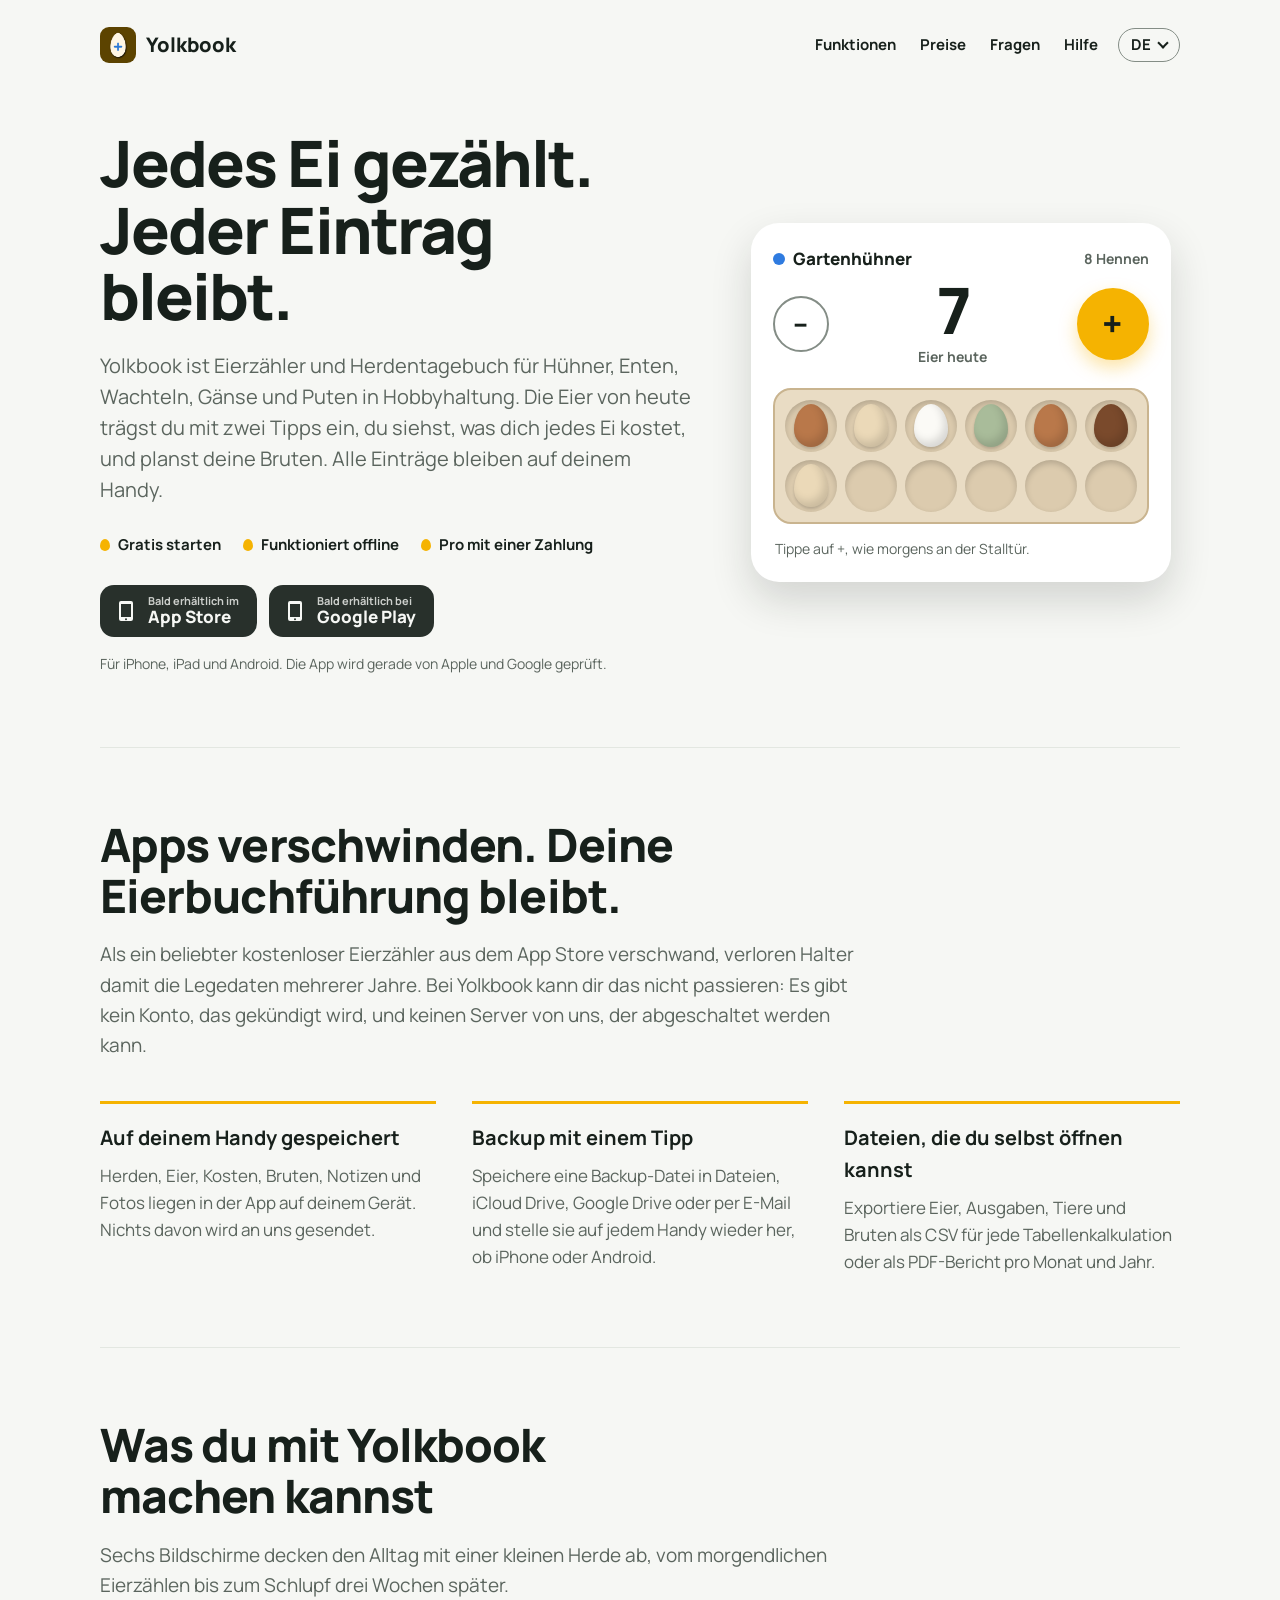
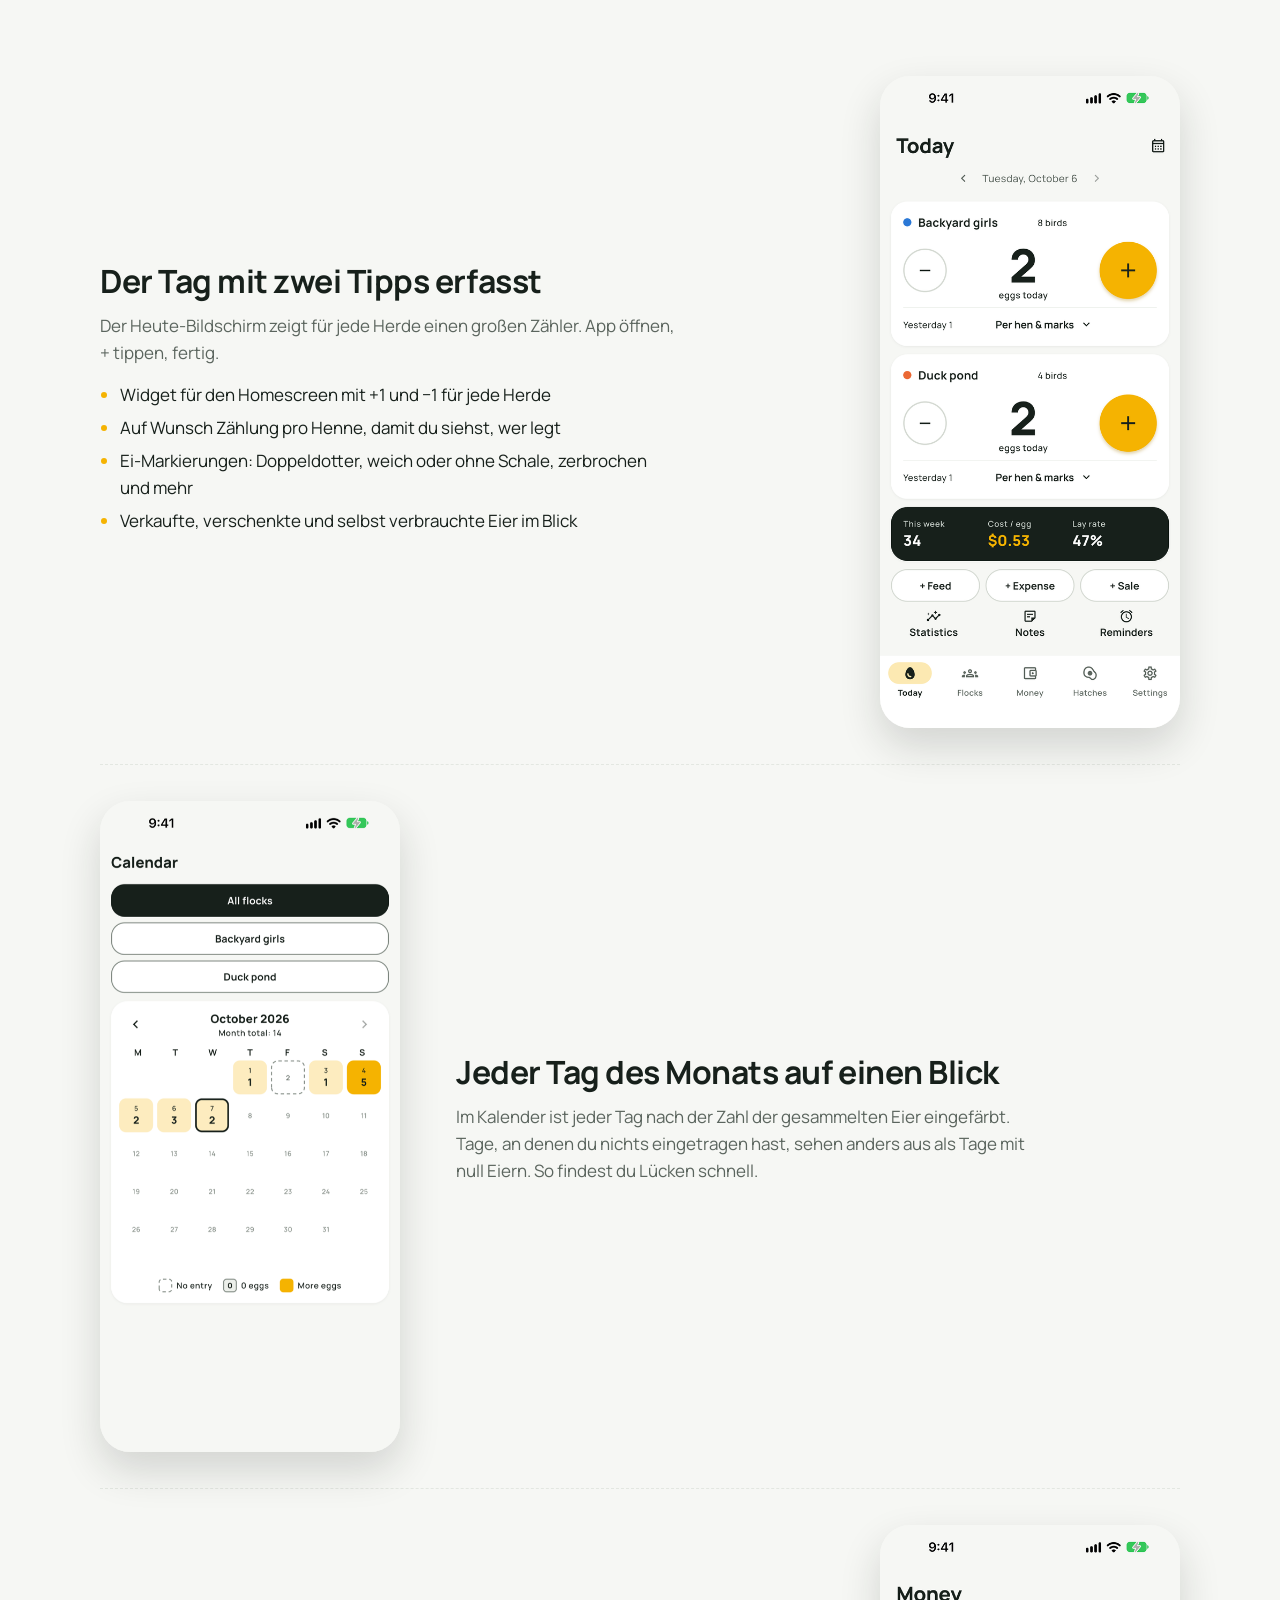
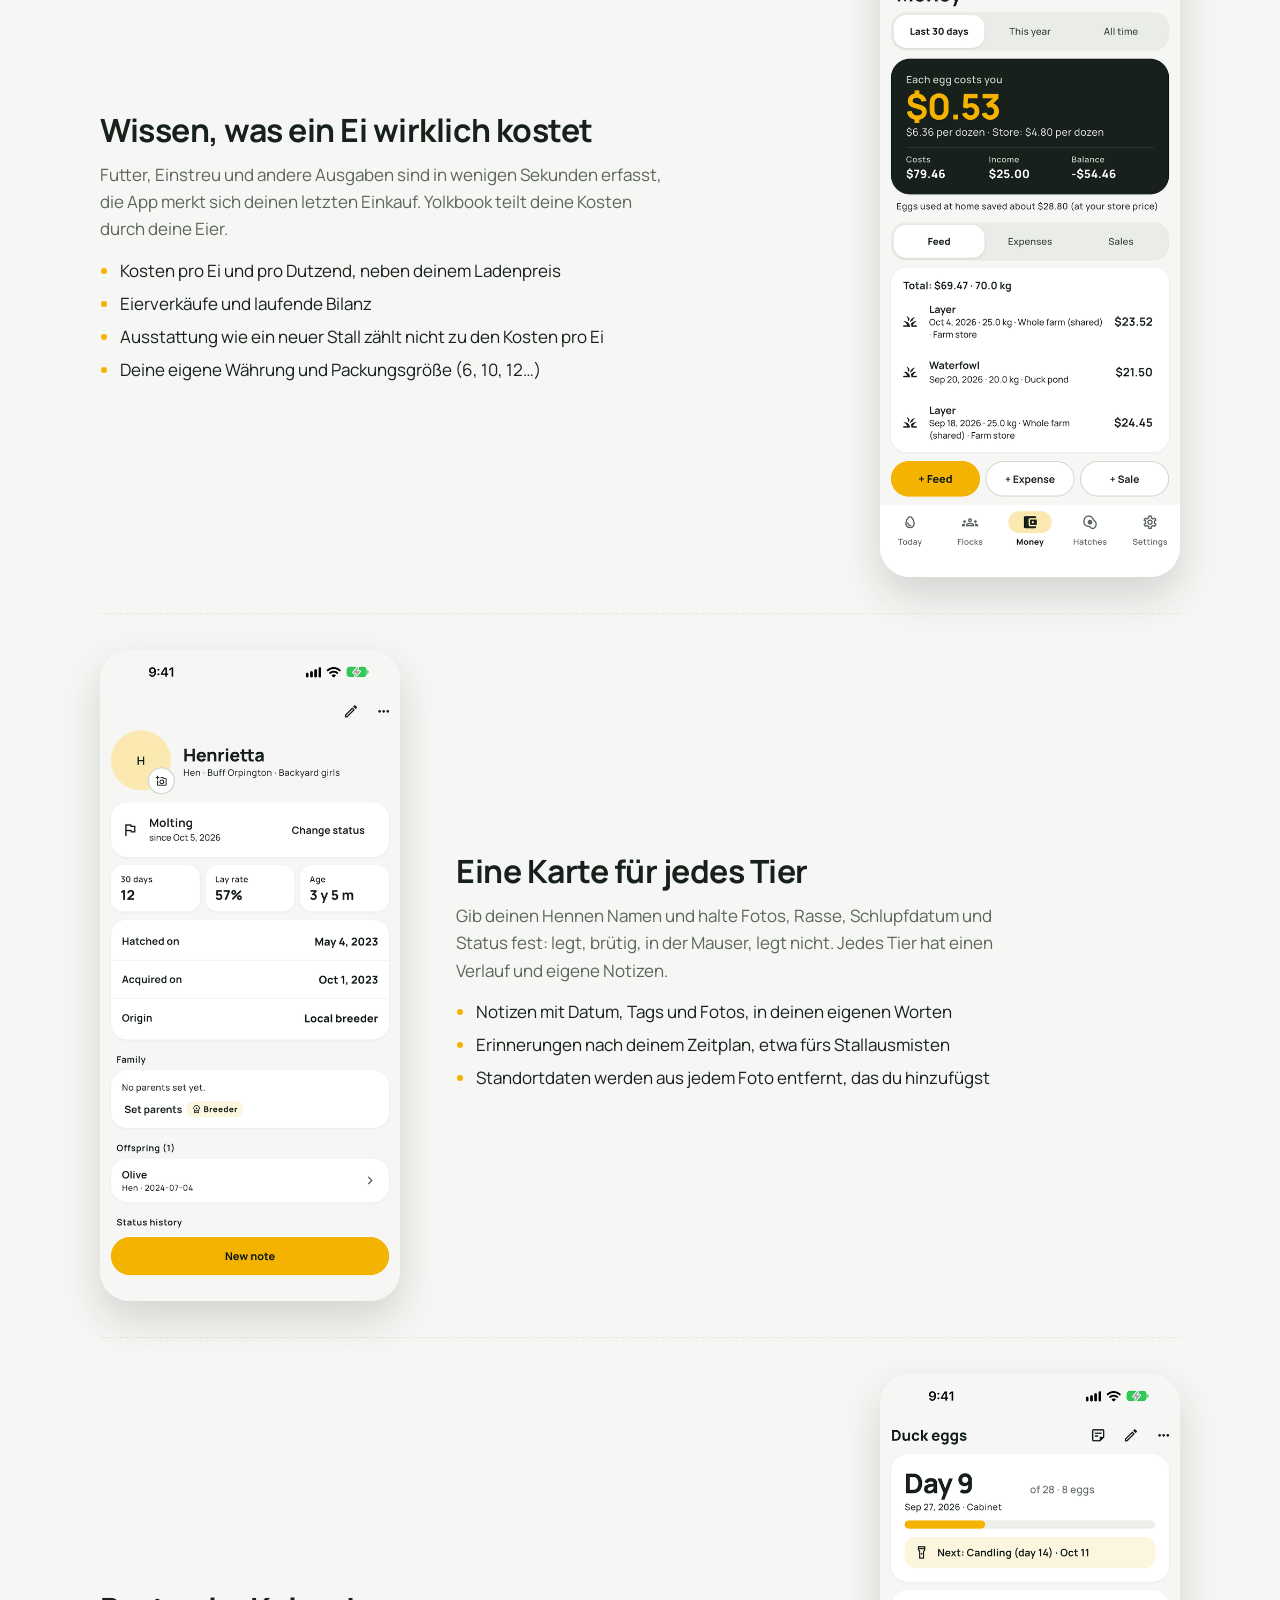
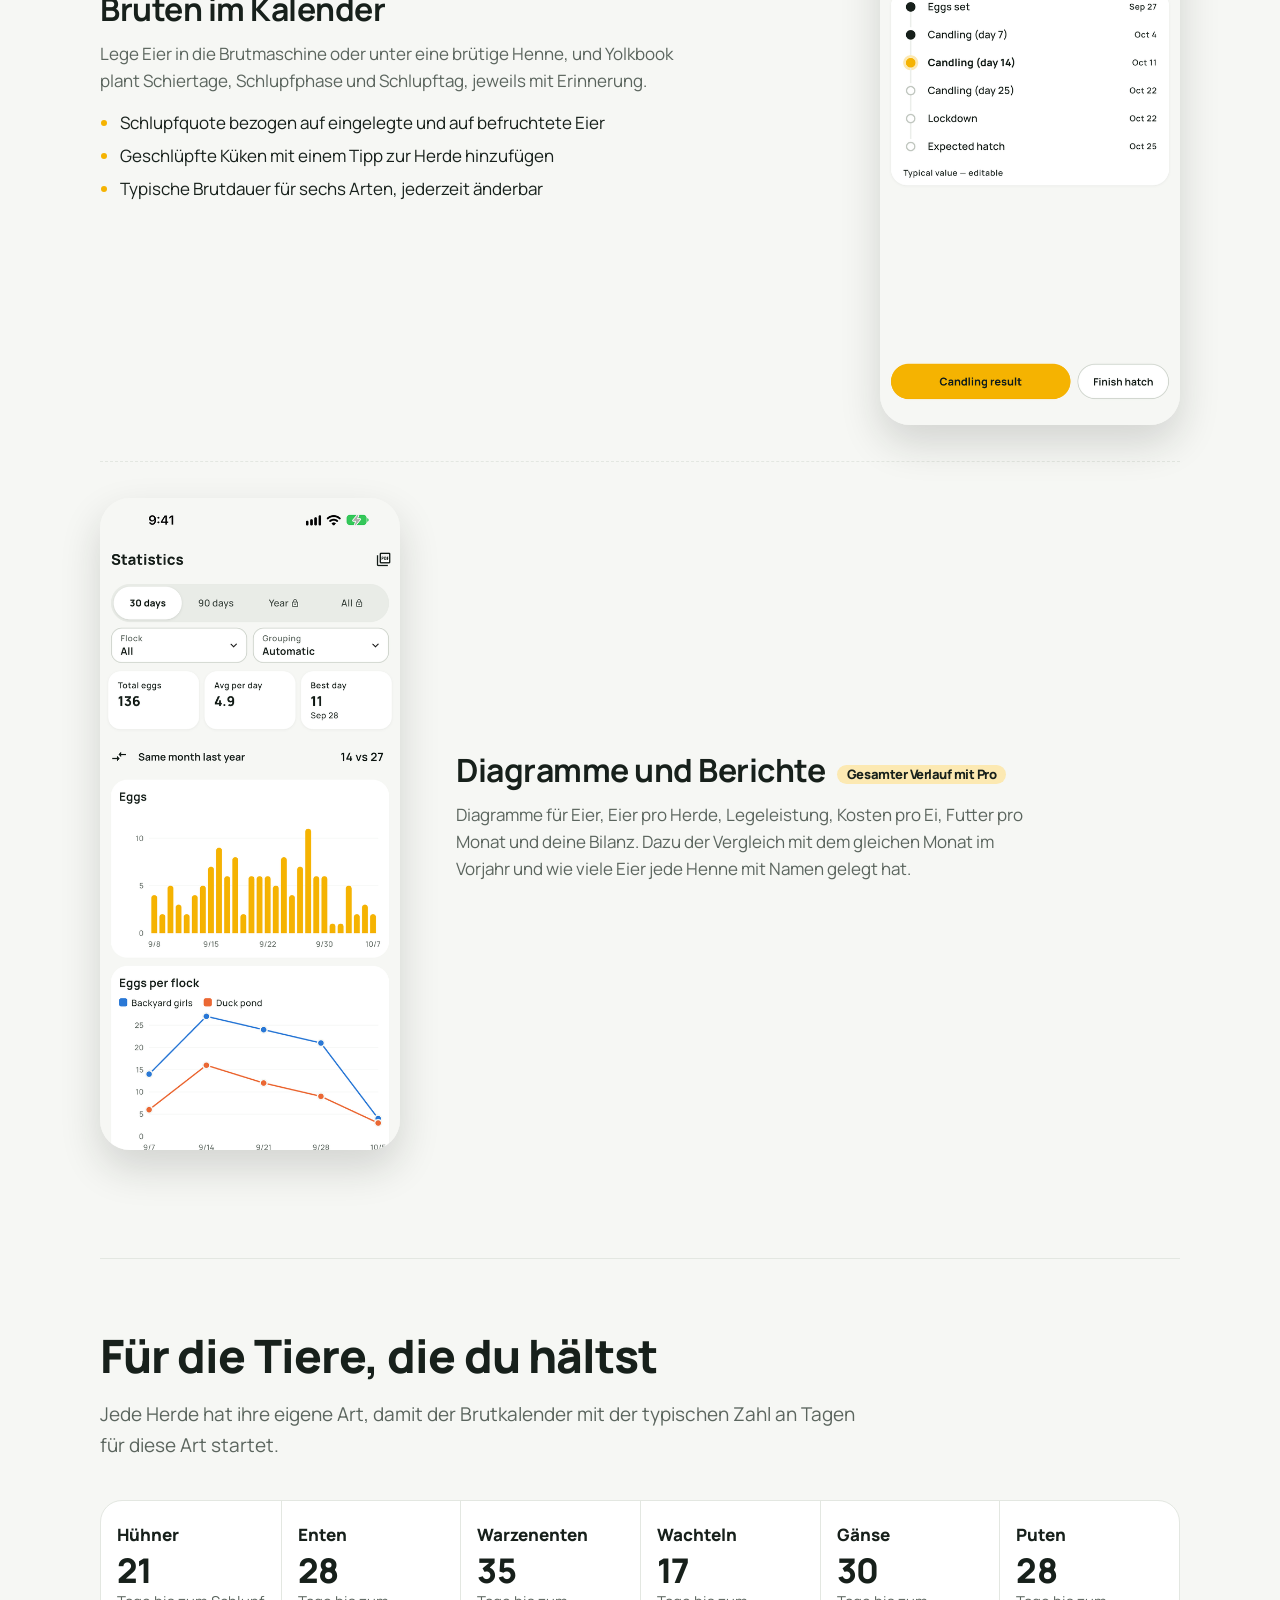
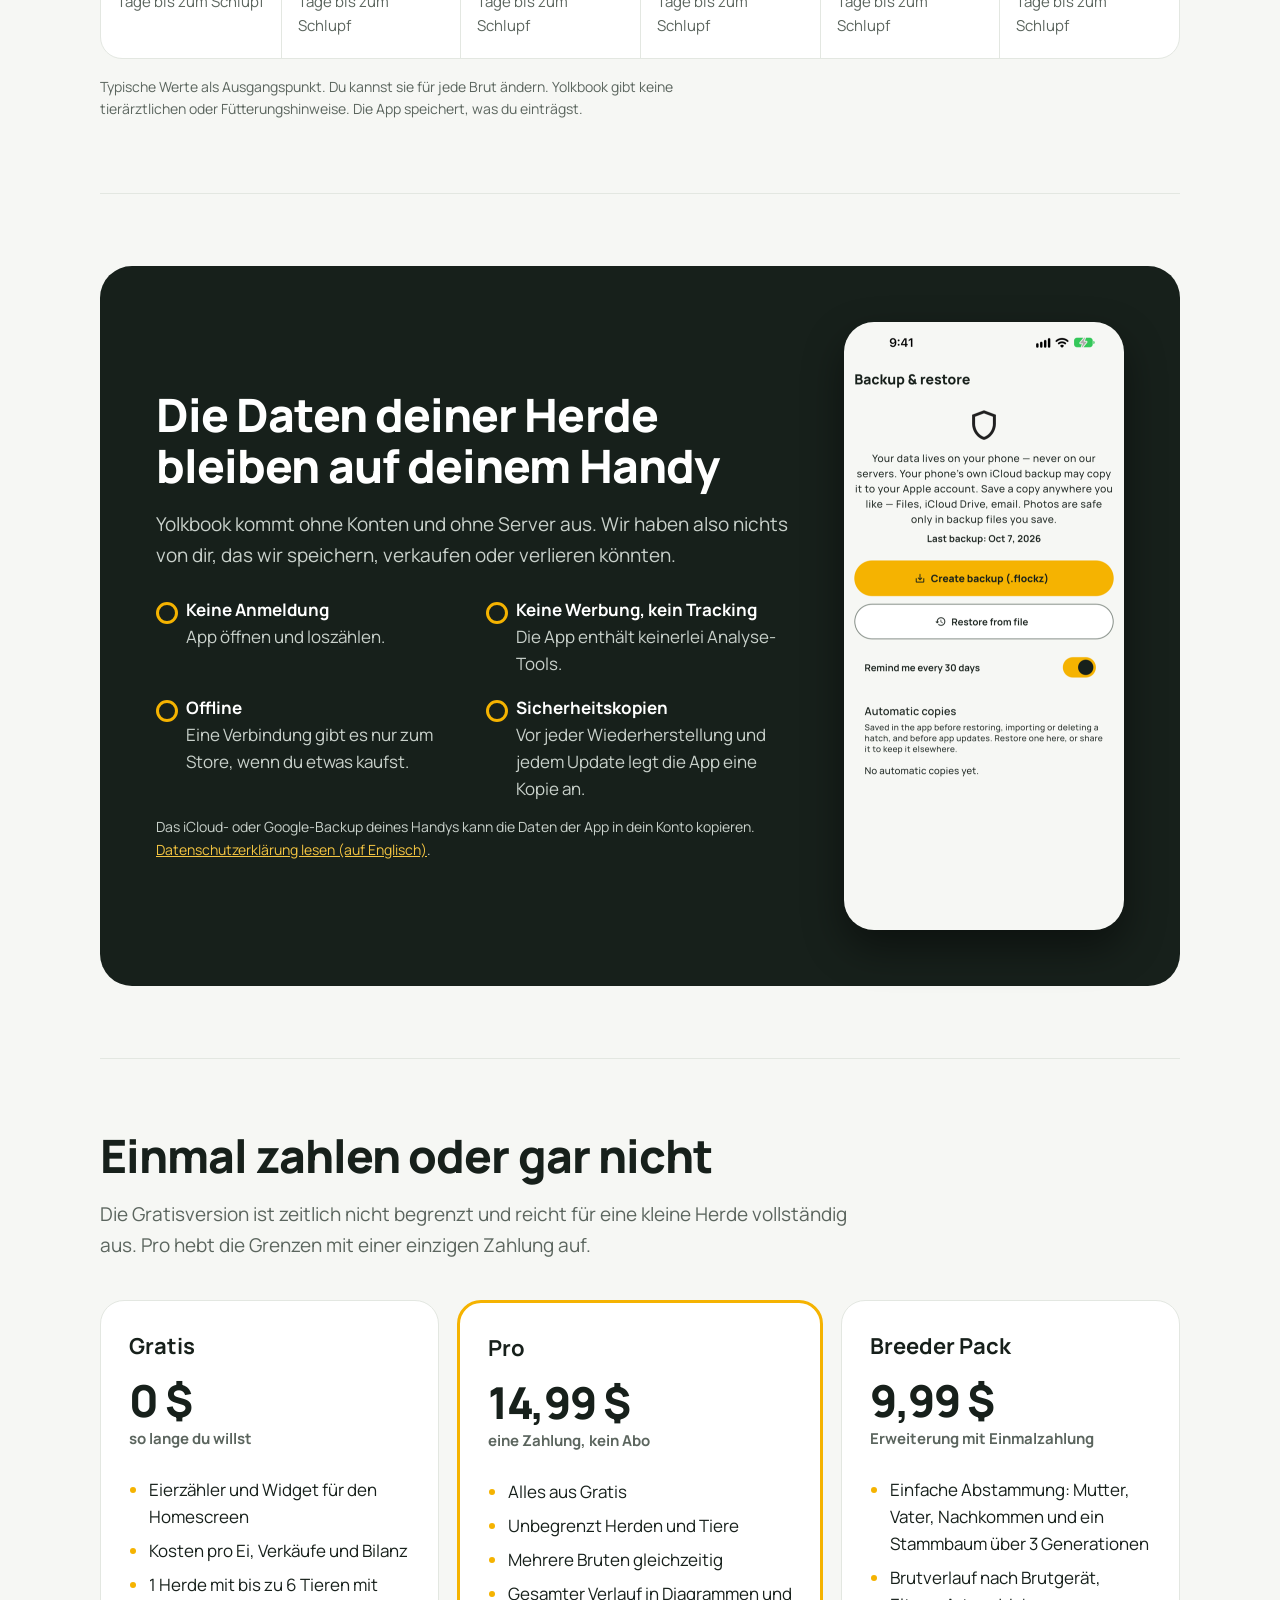
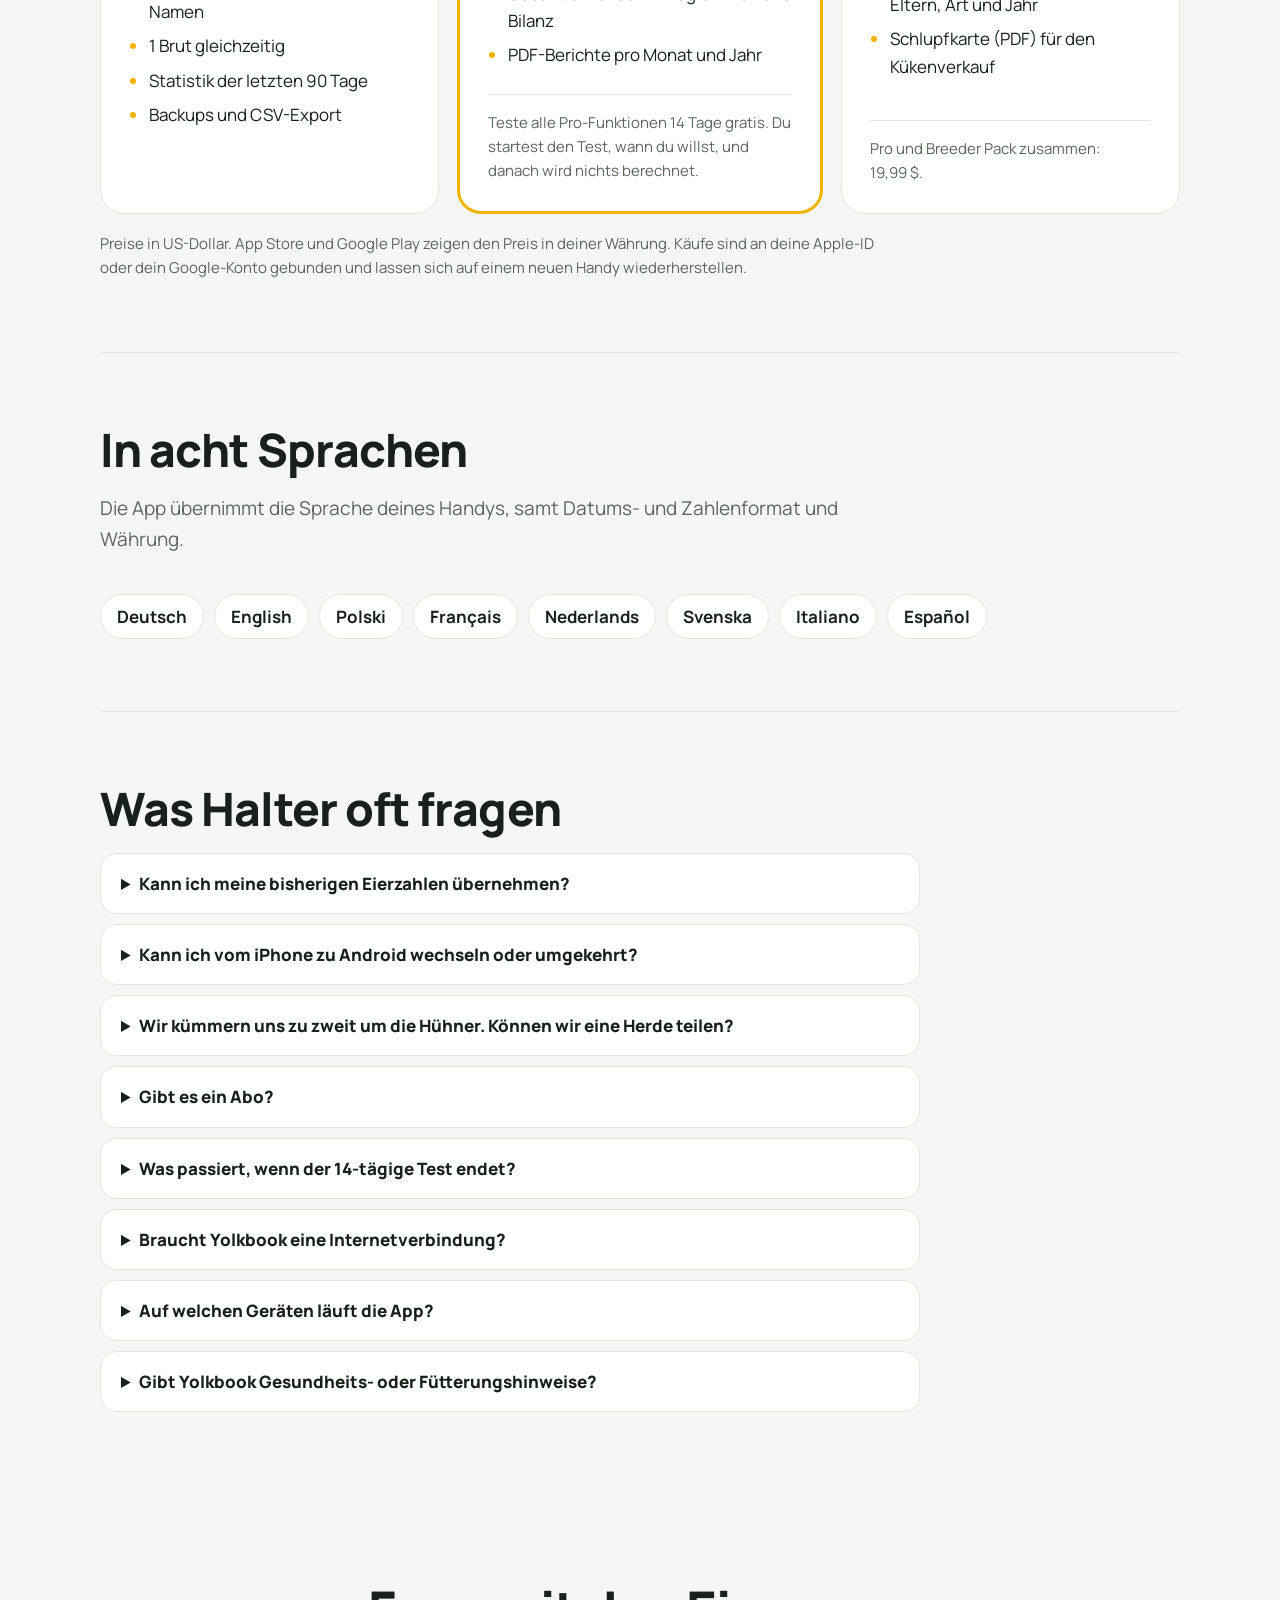
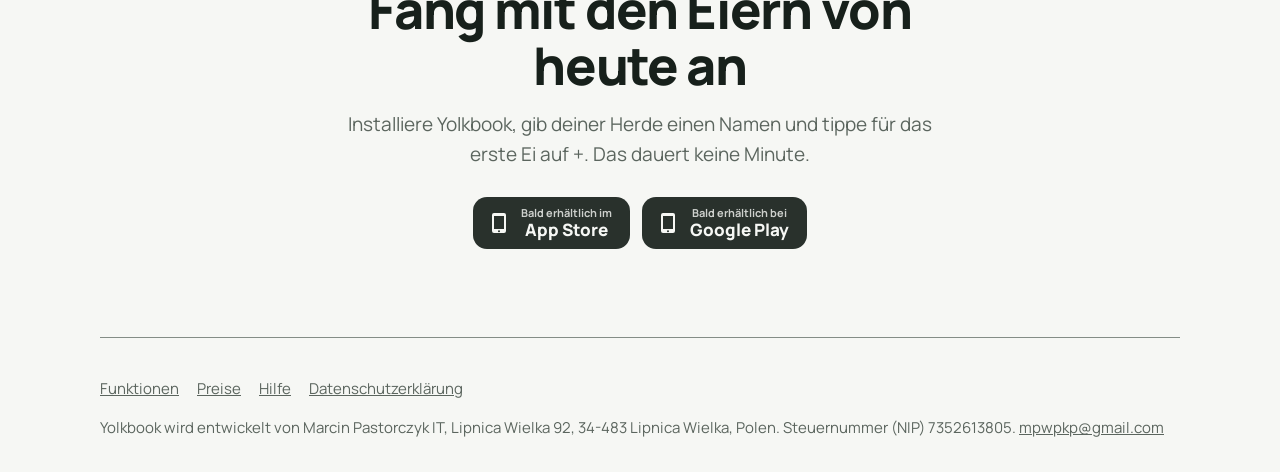
==== de/index.html @ 2071c723 "Strona w 8 językach" ====
<!doctype html>
<html lang="de">
<head>
<meta charset="utf-8">
<meta name="viewport" content="width=device-width, initial-scale=1">
<title>Yolkbook: Eier zählen &amp; Herdentagebuch für Hühner</title>
<meta name="description" content="Zähle die Eier deiner Hühner mit einem Tipp, sieh, was jedes Ei kostet, und plane Bruten. Für Hühner, Enten, Wachteln, Gänse und Puten. Einmal zahlen.">
<link rel="canonical" href="https://yolkbook.app/de/">
<link rel="alternate" hreflang="en" href="https://yolkbook.app/">
<link rel="alternate" hreflang="pl" href="https://yolkbook.app/pl/">
<link rel="alternate" hreflang="de" href="https://yolkbook.app/de/">
<link rel="alternate" hreflang="fr" href="https://yolkbook.app/fr/">
<link rel="alternate" hreflang="nl" href="https://yolkbook.app/nl/">
<link rel="alternate" hreflang="sv" href="https://yolkbook.app/sv/">
<link rel="alternate" hreflang="it" href="https://yolkbook.app/it/">
<link rel="alternate" hreflang="es" href="https://yolkbook.app/es/">
<link rel="alternate" hreflang="x-default" href="https://yolkbook.app/">
<link rel="icon" href="../assets/favicon.png">
<link rel="apple-touch-icon" href="../assets/apple-touch-icon.png">
<link rel="preload" href="../assets/fonts/Manrope-ExtraBold.ttf" as="font" type="font/ttf" crossorigin>
<link rel="stylesheet" href="../assets/style.css">
<meta name="theme-color" content="#F6F7F4">
<meta property="og:type" content="website">
<meta property="og:site_name" content="Yolkbook">
<meta property="og:url" content="https://yolkbook.app/de/">
<meta property="og:title" content="Yolkbook: Eierzähler und Herdentagebuch">
<meta property="og:description" content="Eier mit einem Tipp zählen, Kosten pro Ei kennen, Bruten planen. Deine Daten bleiben auf deinem Handy. Einmal zahlen.">
<meta property="og:image" content="https://yolkbook.app/assets/og-en.png">
<meta property="og:image:width" content="1200">
<meta property="og:image:height" content="630">
<meta property="og:locale" content="de_DE">
<meta property="og:locale:alternate" content="en_US">
<meta property="og:locale:alternate" content="pl_PL">
<meta property="og:locale:alternate" content="fr_FR">
<meta property="og:locale:alternate" content="nl_NL">
<meta property="og:locale:alternate" content="sv_SE">
<meta property="og:locale:alternate" content="it_IT">
<meta property="og:locale:alternate" content="es_ES">
<meta name="twitter:card" content="summary_large_image">
<script type="application/ld+json">
{
 "@context": "https://schema.org",
 "@graph": [
  {
   "@type": "MobileApplication",
   "@id": "https://yolkbook.app/#app",
   "name": "Yolkbook",
   "alternateName": "Yolkbook: Eier & Hühner",
   "description": "Eierzähler und Herdentagebuch für Hühner, Enten, Wachteln, Gänse und Puten in Hobbyhaltung. Eier pro Tag, Kosten pro Ei, Brutkalender, Tierkarten, Backups und Export als CSV oder PDF. Die Daten bleiben auf dem Gerät.",
   "url": "https://yolkbook.app/de/",
   "image": "https://yolkbook.app/assets/icon.png",
   "operatingSystem": "iOS 15 oder neuer, Android 7.0 oder neuer",
   "applicationCategory": "LifestyleApplication",
   "inLanguage": [
    "de",
    "en",
    "pl",
    "fr",
    "nl",
    "sv",
    "it",
    "es"
   ],
   "offers": [
    {
     "@type": "Offer",
     "name": "Gratis",
     "price": "0",
     "priceCurrency": "USD"
    },
    {
     "@type": "Offer",
     "name": "Yolkbook Pro (Einmalkauf)",
     "price": "14.99",
     "priceCurrency": "USD"
    },
    {
     "@type": "Offer",
     "name": "Breeder Pack (Einmalkauf)",
     "price": "9.99",
     "priceCurrency": "USD"
    }
   ],
   "publisher": {
    "@id": "https://yolkbook.app/#org"
   }
  },
  {
   "@type": "Organization",
   "@id": "https://yolkbook.app/#org",
   "name": "Marcin Pastorczyk IT",
   "url": "https://yolkbook.app/",
   "email": "mpwpkp@gmail.com",
   "address": {
    "@type": "PostalAddress",
    "streetAddress": "Lipnica Wielka 92",
    "postalCode": "34-483",
    "addressLocality": "Lipnica Wielka",
    "addressCountry": "PL"
   }
  },
  {
   "@type": "FAQPage",
   "mainEntity": [
    {
     "@type": "Question",
     "name": "Kann ich meine bisherigen Eierzahlen übernehmen?",
     "acceptedAnswer": {
      "@type": "Answer",
      "text": "Ja. Importiere tägliche Eierzahlen aus einer Tabelle oder dem CSV-Export einer anderen App. Du brauchst eine Spalte mit dem Datum und eine mit der Anzahl Eier, eine Spalte für die Herde ist optional."
     }
    },
    {
     "@type": "Question",
     "name": "Kann ich vom iPhone zu Android wechseln oder umgekehrt?",
     "acceptedAnswer": {
      "@type": "Answer",
      "text": "Ja. Erstelle in den Einstellungen eine Backup-Datei, speichere sie in einem Cloud-Speicher oder schick sie dir per E-Mail und stelle sie auf dem neuen Handy wieder her. Die Datei enthält auch deine Fotos."
     }
    },
    {
     "@type": "Question",
     "name": "Gibt es ein Abo?",
     "acceptedAnswer": {
      "@type": "Answer",
      "text": "Nein. Die Gratisversion ist zeitlich nicht begrenzt. Pro und Breeder Pack sind Einmalkäufe."
     }
    },
    {
     "@type": "Question",
     "name": "Braucht Yolkbook eine Internetverbindung?",
     "acceptedAnswer": {
      "@type": "Answer",
      "text": "Nein. Alles funktioniert offline. Die App verbindet sich nur mit dem App Store oder Google Play, wenn du etwas kaufst oder einen Kauf wiederherstellst."
     }
    },
    {
     "@type": "Question",
     "name": "Gibt Yolkbook Gesundheits- oder Fütterungshinweise?",
     "acceptedAnswer": {
      "@type": "Answer",
      "text": "Nein. Yolkbook speichert, was du einträgst. Referenzwerte wie die Bruttage sind typische Ausgangswerte, die du ändern kannst."
     }
    }
   ]
  }
 ]
}
</script>
</head>
<body>
<a class="skip" href="#main">Zum Inhalt springen</a>
<div class="wrap">
  <header class="top">
    <a class="brand" href="./"><img src="../assets/icon.png" alt="" width="36" height="36">Yolkbook</a>
    <nav class="top" aria-label="Hauptmenü">
      <a class="hide-sm" href="#funktionen">Funktionen</a>
      <a class="hide-sm" href="#preise">Preise</a>
      <a class="hide-sm" href="#fragen">Fragen</a>
      <a class="hide-sm" href="../support.html">Hilfe</a>
      <details class="langmenu"><summary aria-label="Deutsch">DE</summary><ul><li><a href="../" hreflang="en" lang="en">English</a></li><li><a href="../pl/" hreflang="pl" lang="pl">Polski</a></li><li><a href="../de/" hreflang="de" lang="de" aria-current="page">Deutsch</a></li><li><a href="../fr/" hreflang="fr" lang="fr">Français</a></li><li><a href="../nl/" hreflang="nl" lang="nl">Nederlands</a></li><li><a href="../sv/" hreflang="sv" lang="sv">Svenska</a></li><li><a href="../it/" hreflang="it" lang="it">Italiano</a></li><li><a href="../es/" hreflang="es" lang="es">Español</a></li></ul></details>
    </nav>
  </header>

  <main id="main">
    <section class="hero">
      <div>
        <h1>Jedes Ei gezählt. Jeder Eintrag bleibt.</h1>
        <p class="lead">Yolkbook ist Eierzähler und Herdentagebuch für Hühner, Enten, Wachteln, Gänse und Puten in Hobbyhaltung. Die Eier von heute trägst du mit zwei Tipps ein, du siehst, was dich jedes Ei kostet, und planst deine Bruten. Alle Einträge bleiben auf deinem Handy.</p>
        <ul class="facts"><li>Gratis starten</li><li>Funktioniert offline</li><li>Pro mit einer Zahlung</li></ul>
        <div class="stores">
          <span class="store"><svg viewBox="0 0 24 24" aria-hidden="true"><path d="M7 2h10a2 2 0 0 1 2 2v16a2 2 0 0 1-2 2H7a2 2 0 0 1-2-2V4a2 2 0 0 1 2-2zm0 3v13h10V5H7zm5 14.2a1 1 0 1 0 0 2 1 1 0 0 0 0-2z"/></svg><span><small>Bald erhältlich im</small><strong>App Store</strong></span></span><span class="store"><svg viewBox="0 0 24 24" aria-hidden="true"><path d="M7 2h10a2 2 0 0 1 2 2v16a2 2 0 0 1-2 2H7a2 2 0 0 1-2-2V4a2 2 0 0 1 2-2zm0 3v13h10V5H7zm5 14.2a1 1 0 1 0 0 2 1 1 0 0 0 0-2z"/></svg><span><small>Bald erhältlich bei</small><strong>Google Play</strong></span></span>
          <p class="note">Für iPhone, iPad und Android. Die App wird gerade von Apple und Google geprüft.</p>
        </div>
      </div>

      <div class="counter" data-carton data-lang="de" data-start="7" data-one="Ei heute" data-many="Eier heute"
           data-hint="Tippe auf +, wie morgens an der Stalltür." data-full="&lt;strong&gt;Ein volles Dutzend.&lt;/strong&gt; Die App zählt mit und rechnet die Kosten pro Ei für dich aus.">
        <div class="counter-head">
          <span class="counter-flock">Gartenhühner</span>
          <span class="counter-meta">8 Hennen</span>
        </div>
        <div class="counter-row">
          <button class="round" type="button" data-minus aria-label="Ein Ei abziehen">−</button>
          <div class="counter-num" aria-live="polite"><output>0</output><span data-label>Eier heute</span></div>
          <button class="round plus" type="button" data-plus aria-label="Ein Ei hinzufügen">+</button>
        </div>
        <div class="carton" aria-hidden="true"><span class="cell"></span><span class="cell"></span><span class="cell"></span><span class="cell"></span><span class="cell"></span><span class="cell"></span><span class="cell"></span><span class="cell"></span><span class="cell"></span><span class="cell"></span><span class="cell"></span><span class="cell"></span></div>
        <p class="counter-foot" data-foot>Tippe auf +, wie morgens an der Stalltür.</p>
      </div>
    </section>

    <section class="block" aria-labelledby="why">
      <h2 id="why">Apps verschwinden. Deine Eierbuchführung bleibt.</h2>
      <p class="intro">Als ein beliebter kostenloser Eierzähler aus dem App Store verschwand, verloren Halter damit die Legedaten mehrerer Jahre. Bei Yolkbook kann dir das nicht passieren: Es gibt kein Konto, das gekündigt wird, und keinen Server von uns, der abgeschaltet werden kann.</p>
      <ul class="promises"><li><h3>Auf deinem Handy gespeichert</h3><p>Herden, Eier, Kosten, Bruten, Notizen und Fotos liegen in der App auf deinem Gerät. Nichts davon wird an uns gesendet.</p></li><li><h3>Backup mit einem Tipp</h3><p>Speichere eine Backup-Datei in Dateien, iCloud Drive, Google Drive oder per E-Mail und stelle sie auf jedem Handy wieder her, ob iPhone oder Android.</p></li><li><h3>Dateien, die du selbst öffnen kannst</h3><p>Exportiere Eier, Ausgaben, Tiere und Bruten als CSV für jede Tabellenkalkulation oder als PDF-Bericht pro Monat und Jahr.</p></li></ul>
    </section>

    <section class="block" id="funktionen" aria-labelledby="features-title">
      <h2 id="features-title">Was du mit Yolkbook machen kannst</h2>
      <p class="intro">Sechs Bildschirme decken den Alltag mit einer kleinen Herde ab, vom morgendlichen Eierzählen bis zum Schlupf drei Wochen später.</p>
      <article class="feature">
        <div>
          <h3>Der Tag mit zwei Tipps erfasst</h3>
          <p>Der Heute-Bildschirm zeigt für jede Herde einen großen Zähler. App öffnen, + tippen, fertig.</p>
          <ul><li>Widget für den Homescreen mit +1 und −1 für jede Herde</li><li>Auf Wunsch Zählung pro Henne, damit du siehst, wer legt</li><li>Ei-Markierungen: Doppeldotter, weich oder ohne Schale, zerbrochen und mehr</li><li>Verkaufte, verschenkte und selbst verbrauchte Eier im Blick</li></ul>
        </div>
        <div class="shot"><img src="../assets/screens/en/1.png" width="560" height="1216" loading="lazy" alt="Heute-Bildschirm mit Eierzähler für zwei Herden und Kosten pro Ei der Woche"></div>
      </article>
      <article class="feature">
        <div>
          <h3>Jeder Tag des Monats auf einen Blick</h3>
          <p>Im Kalender ist jeder Tag nach der Zahl der gesammelten Eier eingefärbt. Tage, an denen du nichts eingetragen hast, sehen anders aus als Tage mit null Eiern. So findest du Lücken schnell.</p>
        </div>
        <div class="shot"><img src="../assets/screens/en/2.png" width="560" height="1216" loading="lazy" alt="Monatskalender mit der Eierzahl für jeden Tag"></div>
      </article>
      <article class="feature">
        <div>
          <h3>Wissen, was ein Ei wirklich kostet</h3>
          <p>Futter, Einstreu und andere Ausgaben sind in wenigen Sekunden erfasst, die App merkt sich deinen letzten Einkauf. Yolkbook teilt deine Kosten durch deine Eier.</p>
          <ul><li>Kosten pro Ei und pro Dutzend, neben deinem Ladenpreis</li><li>Eierverkäufe und laufende Bilanz</li><li>Ausstattung wie ein neuer Stall zählt nicht zu den Kosten pro Ei</li><li>Deine eigene Währung und Packungsgröße (6, 10, 12…)</li></ul>
        </div>
        <div class="shot"><img src="../assets/screens/en/3.png" width="560" height="1216" loading="lazy" alt="Finanzen mit Kosten pro Ei, Ausgaben und Bilanz"></div>
      </article>
      <article class="feature">
        <div>
          <h3>Eine Karte für jedes Tier</h3>
          <p>Gib deinen Hennen Namen und halte Fotos, Rasse, Schlupfdatum und Status fest: legt, brütig, in der Mauser, legt nicht. Jedes Tier hat einen Verlauf und eigene Notizen.</p>
          <ul><li>Notizen mit Datum, Tags und Fotos, in deinen eigenen Worten</li><li>Erinnerungen nach deinem Zeitplan, etwa fürs Stallausmisten</li><li>Standortdaten werden aus jedem Foto entfernt, das du hinzufügst</li></ul>
        </div>
        <div class="shot"><img src="../assets/screens/en/4.png" width="560" height="1216" loading="lazy" alt="Tierkarte einer Henne mit Foto, Status und Verlauf"></div>
      </article>
      <article class="feature">
        <div>
          <h3>Bruten im Kalender</h3>
          <p>Lege Eier in die Brutmaschine oder unter eine brütige Henne, und Yolkbook plant Schiertage, Schlupfphase und Schlupftag, jeweils mit Erinnerung.</p>
          <ul><li>Schlupfquote bezogen auf eingelegte und auf befruchtete Eier</li><li>Geschlüpfte Küken mit einem Tipp zur Herde hinzufügen</li><li>Typische Brutdauer für sechs Arten, jederzeit änderbar</li></ul>
        </div>
        <div class="shot"><img src="../assets/screens/en/5.png" width="560" height="1216" loading="lazy" alt="Brutverlauf mit Schiertagen und Schlupftag"></div>
      </article>
      <article class="feature">
        <div>
          <h3>Diagramme und Berichte <span class="tag">Gesamter Verlauf mit Pro</span></h3>
          <p>Diagramme für Eier, Eier pro Herde, Legeleistung, Kosten pro Ei, Futter pro Monat und deine Bilanz. Dazu der Vergleich mit dem gleichen Monat im Vorjahr und wie viele Eier jede Henne mit Namen gelegt hat.</p>
        </div>
        <div class="shot"><img src="../assets/screens/en/7.png" width="560" height="1216" loading="lazy" alt="Statistik mit einem Diagramm der Eier über 30 Tage"></div>
      </article>
    </section>

    <section class="block" aria-labelledby="species-title">
      <h2 id="species-title">Für die Tiere, die du hältst</h2>
      <p class="intro">Jede Herde hat ihre eigene Art, damit der Brutkalender mit der typischen Zahl an Tagen für diese Art startet.</p>
      <dl class="species"><div><dt>Hühner</dt><dd><span class="days">21</span>Tage bis zum Schlupf</dd></div><div><dt>Enten</dt><dd><span class="days">28</span>Tage bis zum Schlupf</dd></div><div><dt>Warzenenten</dt><dd><span class="days">35</span>Tage bis zum Schlupf</dd></div><div><dt>Wachteln</dt><dd><span class="days">17</span>Tage bis zum Schlupf</dd></div><div><dt>Gänse</dt><dd><span class="days">30</span>Tage bis zum Schlupf</dd></div><div><dt>Puten</dt><dd><span class="days">28</span>Tage bis zum Schlupf</dd></div></dl>
      <p class="fineprint">Typische Werte als Ausgangspunkt. Du kannst sie für jede Brut ändern. Yolkbook gibt keine tierärztlichen oder Fütterungshinweise. Die App speichert, was du einträgst.</p>
    </section>

    <section class="block" aria-labelledby="privacy-title">
      <div class="band">
        <div>
          <h2 id="privacy-title">Die Daten deiner Herde bleiben auf deinem Handy</h2>
          <p class="intro">Yolkbook kommt ohne Konten und ohne Server aus. Wir haben also nichts von dir, das wir speichern, verkaufen oder verlieren könnten.</p>
          <ul><li><strong>Keine Anmeldung</strong>App öffnen und loszählen.</li><li><strong>Keine Werbung, kein Tracking</strong>Die App enthält keinerlei Analyse-Tools.</li><li><strong>Offline</strong>Eine Verbindung gibt es nur zum Store, wenn du etwas kaufst.</li><li><strong>Sicherheitskopien</strong>Vor jeder Wiederherstellung und jedem Update legt die App eine Kopie an.</li></ul>
          <p class="fineprint band-fine">Das iCloud- oder Google-Backup deines Handys kann die Daten der App in dein Konto kopieren. <a href="../privacy.html">Datenschutzerklärung lesen (auf Englisch)</a>.</p>
        </div>
        <div class="shot"><img src="../assets/screens/en/6.png" width="560" height="1216" loading="lazy" alt="Bildschirm Backup &amp; Wiederherstellung"></div>
      </div>
    </section>

    <section class="block" id="preise" aria-labelledby="pricing-title">
      <h2 id="pricing-title">Einmal zahlen oder gar nicht</h2>
      <p class="intro">Die Gratisversion ist zeitlich nicht begrenzt und reicht für eine kleine Herde vollständig aus. Pro hebt die Grenzen mit einer einzigen Zahlung auf.</p>
      <div class="plans"><div class="plan"><h3>Gratis</h3><p class="price">0 $</p><p class="per">so lange du willst</p><ul><li>Eierzähler und Widget für den Homescreen</li><li>Kosten pro Ei, Verkäufe und Bilanz</li><li>1 Herde mit bis zu 6 Tieren mit Namen</li><li>1 Brut gleichzeitig</li><li>Statistik der letzten 90 Tage</li><li>Backups und CSV-Export</li></ul></div><div class="plan pro"><h3>Pro</h3><p class="price">14,99 $</p><p class="per">eine Zahlung, kein Abo</p><ul><li>Alles aus Gratis</li><li>Unbegrenzt Herden und Tiere</li><li>Mehrere Bruten gleichzeitig</li><li>Gesamter Verlauf in Diagrammen und Bilanz</li><li>PDF-Berichte pro Monat und Jahr</li></ul><div class="extra"><p>Teste alle Pro-Funktionen 14 Tage gratis. Du startest den Test, wann du willst, und danach wird nichts berechnet.</p></div></div><div class="plan"><h3>Breeder Pack</h3><p class="price">9,99 $</p><p class="per">Erweiterung mit Einmalzahlung</p><ul><li>Einfache Abstammung: Mutter, Vater, Nachkommen und ein Stammbaum über 3 Generationen</li><li>Brutverlauf nach Brutgerät, Eltern, Art und Jahr</li><li>Schlupfkarte (PDF) für den Kükenverkauf</li></ul><div class="extra"><p>Pro und Breeder Pack zusammen: 19,99 $.</p></div></div></div>
      <p class="pricing-note">Preise in US-Dollar. App Store und Google Play zeigen den Preis in deiner Währung. Käufe sind an deine Apple-ID oder dein Google-Konto gebunden und lassen sich auf einem neuen Handy wiederherstellen.</p>
    </section>

    <section class="block" aria-labelledby="langs-title">
      <h2 id="langs-title">In acht Sprachen</h2>
      <p class="intro">Die App übernimmt die Sprache deines Handys, samt Datums- und Zahlenformat und Währung.</p>
      <ul class="langs"><li lang="de">Deutsch</li><li lang="en">English</li><li lang="pl">Polski</li><li lang="fr">Français</li><li lang="nl">Nederlands</li><li lang="sv">Svenska</li><li lang="it">Italiano</li><li lang="es">Español</li></ul>
    </section>

    <section class="block faq" id="fragen" aria-labelledby="faq-title">
      <h2 id="faq-title">Was Halter oft fragen</h2>
      <details><summary>Kann ich meine bisherigen Eierzahlen übernehmen?</summary><p>Ja. Importiere tägliche Eierzahlen aus einer Tabelle oder dem CSV-Export einer anderen App. Du brauchst eine Spalte mit dem Datum und eine mit der Anzahl Eier, eine Spalte für die Herde ist optional.</p></details>
      <details><summary>Kann ich vom iPhone zu Android wechseln oder umgekehrt?</summary><p>Ja. Erstelle in den Einstellungen eine Backup-Datei, speichere sie in einem Cloud-Speicher oder schick sie dir per E-Mail und stelle sie auf dem neuen Handy wieder her. Die Datei enthält auch deine Fotos.</p></details>
      <details><summary>Wir kümmern uns zu zweit um die Hühner. Können wir eine Herde teilen?</summary><p>Jedes Handy führt seine eigenen Einträge, eine Live-Synchronisierung gibt es noch nicht. Du kannst aber eine Backup-Datei von einem anderen Handy zusammenführen. Wurde derselbe Tag auf beiden Handys erfasst, gilt der neuere Eintrag.</p></details>
      <details><summary>Gibt es ein Abo?</summary><p>Nein. Die Gratisversion ist zeitlich nicht begrenzt. Pro und Breeder Pack sind Einmalkäufe.</p></details>
      <details><summary>Was passiert, wenn der 14-tägige Test endet?</summary><p>Die App wechselt zurück zur Gratisversion. Alles, was du eingetragen hast, bleibt erhalten, und du kannst es weiterhin ansehen und exportieren.</p></details>
      <details><summary>Braucht Yolkbook eine Internetverbindung?</summary><p>Nein. Alles funktioniert offline. Die App verbindet sich nur mit dem App Store oder Google Play, wenn du etwas kaufst oder einen Kauf wiederherstellst.</p></details>
      <details><summary>Auf welchen Geräten läuft die App?</summary><p>Auf iPhone und iPad ab iOS 15 sowie auf Android-Handys und -Tablets ab Android 7.0. Das interaktive Widget braucht auf dem iPhone iOS 17.</p></details>
      <details><summary>Gibt Yolkbook Gesundheits- oder Fütterungshinweise?</summary><p>Nein. Yolkbook speichert, was du einträgst. Referenzwerte wie die Bruttage sind typische Ausgangswerte, die du ändern kannst.</p></details>
      </section>

    <section class="closing" aria-labelledby="closing-title">
      <h2 id="closing-title">Fang mit den Eiern von heute an</h2>
      <p>Installiere Yolkbook, gib deiner Herde einen Namen und tippe für das erste Ei auf +. Das dauert keine Minute.</p>
      <div class="stores"><span class="store"><svg viewBox="0 0 24 24" aria-hidden="true"><path d="M7 2h10a2 2 0 0 1 2 2v16a2 2 0 0 1-2 2H7a2 2 0 0 1-2-2V4a2 2 0 0 1 2-2zm0 3v13h10V5H7zm5 14.2a1 1 0 1 0 0 2 1 1 0 0 0 0-2z"/></svg><span><small>Bald erhältlich im</small><strong>App Store</strong></span></span><span class="store"><svg viewBox="0 0 24 24" aria-hidden="true"><path d="M7 2h10a2 2 0 0 1 2 2v16a2 2 0 0 1-2 2H7a2 2 0 0 1-2-2V4a2 2 0 0 1 2-2zm0 3v13h10V5H7zm5 14.2a1 1 0 1 0 0 2 1 1 0 0 0 0-2z"/></svg><span><small>Bald erhältlich bei</small><strong>Google Play</strong></span></span></div>
    </section>
  </main>

  <footer class="bottom">
    <p class="links"><a href="#funktionen">Funktionen</a><a href="#preise">Preise</a><a href="../support.html">Hilfe</a><a href="../privacy.html">Datenschutzerklärung</a></p>
    <p>Yolkbook wird entwickelt von Marcin Pastorczyk IT, Lipnica Wielka 92, 34-483 Lipnica Wielka, Polen. Steuernummer (NIP) 7352613805. <a href="mailto:mpwpkp@gmail.com">mpwpkp@gmail.com</a></p>
  </footer>
</div>
<script src="../assets/carton.js" defer></script>
</body>
</html>
---- assets/style.css ----
/* Yolkbook — strona (paleta i font jak w aplikacji: lib/app/theme.dart). Bez zewnętrznych zasobów. */
@font-face { font-family: Manrope; src: url("fonts/Manrope-Regular.ttf") format("truetype"); font-weight: 400; font-display: swap; }
@font-face { font-family: Manrope; src: url("fonts/Manrope-Bold.ttf") format("truetype"); font-weight: 700; font-display: swap; }
@font-face { font-family: Manrope; src: url("fonts/Manrope-ExtraBold.ttf") format("truetype"); font-weight: 800; font-display: swap; }

:root {
  --ground: #F6F7F4; --card: #FFFFFF; --ink: #17201B; --muted: #5B655E; --line: #E3E7E1; --line-strong: #848D86;
  --yolk: #F5B301; --yolk-soft: #FCE9B2; --yolk-tint: #FDF6DE; --band: #17201B; --on-band: #FFFFFF; --on-band-muted: #C9D1CB;
  --link: #8A6200; --carton: #E9DCC4; --carton-cell: #DCCBAE; --carton-edge: #C9B48F;
  --egg-brown: #B9784A; --egg-cream: #EBD9B8; --egg-white: #FBFAF6; --egg-olive: #A9BC9A; --egg-dark: #7A4A2C;
  --shadow: 0 18px 40px rgba(23, 32, 27, .16);
}
@media (prefers-color-scheme: dark) {
  :root:not([data-theme="light"]) {
    --ground: #0F1411; --card: #1A211D; --ink: #EEF2EE; --muted: #A9B3AC; --line: #26302A; --line-strong: #6B766F;
    --yolk-soft: #4A3B10; --yolk-tint: #2B2513; --band: #1F2924; --link: #F5C542;
    --carton: #3A3326; --carton-cell: #2C261C; --carton-edge: #4C4332; --shadow: 0 18px 40px rgba(0, 0, 0, .45);
  }
}
:root[data-theme="dark"] {
  --ground: #0F1411; --card: #1A211D; --ink: #EEF2EE; --muted: #A9B3AC; --line: #26302A; --line-strong: #6B766F;
  --yolk-soft: #4A3B10; --yolk-tint: #2B2513; --band: #1F2924; --link: #F5C542;
  --carton: #3A3326; --carton-cell: #2C261C; --carton-edge: #4C4332; --shadow: 0 18px 40px rgba(0, 0, 0, .45);
}

* { box-sizing: border-box; }
html { -webkit-text-size-adjust: 100%; scroll-behavior: smooth; }
@media (prefers-reduced-motion: reduce) { html { scroll-behavior: auto; } }
body {
  margin: 0; background: var(--ground); color: var(--ink);
  font: 17px/1.6 Manrope, -apple-system, system-ui, "Segoe UI", sans-serif;
}
img { max-width: 100%; height: auto; }
a { color: var(--link); }
a:focus-visible, summary:focus-visible, button:focus-visible { outline: 3px solid var(--yolk); outline-offset: 3px; border-radius: 8px; }
.skip { position: absolute; left: -999px; top: 8px; background: var(--card); padding: 8px 14px; border-radius: 10px; z-index: 10; }
.skip:focus { left: 16px; }

.wrap { max-width: 1120px; margin: 0 auto; padding: 0 20px; }

/* Nagłówek */
header.top { display: flex; align-items: center; justify-content: space-between; gap: 12px; padding: 18px 0; }
.brand { display: flex; align-items: center; gap: 10px; font-weight: 800; font-size: 20px; color: var(--ink); text-decoration: none; }
.brand img { width: 36px; height: 36px; border-radius: 9px; }
nav.top { display: flex; align-items: center; gap: 4px; }
nav.top a { color: var(--ink); text-decoration: none; font-weight: 700; font-size: 15px; padding: 8px 10px; border-radius: 10px; }
nav.top a:hover { background: var(--line); }
nav.top a.lang { border: 1.5px solid var(--line-strong); border-radius: 999px; padding: 4px 12px; margin-left: 6px; }

/* Hero */
.hero { display: grid; grid-template-columns: 1.15fr 0.85fr; gap: 48px; align-items: center; padding: 40px 0 72px; }
.hero h1 { font-size: clamp(38px, 6.2vw, 64px); line-height: 1.04; font-weight: 800; margin: 0 0 20px; letter-spacing: -0.03em; max-width: 13ch; }
.hero .lead { font-size: 20px; line-height: 1.55; color: var(--muted); margin: 0 0 28px; max-width: 34em; }
.facts { list-style: none; padding: 0; margin: 0 0 28px; display: flex; flex-wrap: wrap; gap: 8px 22px; font-weight: 700; font-size: 15px; }
.facts li { display: flex; align-items: center; gap: 8px; }
.facts li::before { content: ""; width: 10px; height: 12px; border-radius: 50% 50% 50% 50% / 58% 58% 42% 42%; background: var(--yolk); flex: none; }

.stores { display: flex; flex-wrap: wrap; gap: 12px; align-items: center; }
.store { display: inline-flex; align-items: center; gap: 10px; min-height: 52px; padding: 8px 18px 8px 14px; border-radius: 14px;
  background: var(--ink); color: var(--ground); text-decoration: none; line-height: 1.15; }
.store svg { width: 24px; height: 24px; flex: none; fill: currentColor; }
.store small { display: block; font-size: 11px; font-weight: 700; opacity: .8; }
.store strong { display: block; font-size: 17px; font-weight: 800; }
span.store { opacity: .92; cursor: default; }
.stores .note { color: var(--muted); font-size: 14px; flex-basis: 100%; margin: 4px 0 0; }

/* Wytłaczanka — jedyny „efekt” strony */
.counter { background: var(--card); border-radius: 28px; padding: 22px; box-shadow: var(--shadow); max-width: 420px; justify-self: center; width: 100%; }
.counter-head { display: flex; align-items: center; justify-content: space-between; margin-bottom: 6px; }
.counter-flock { display: flex; align-items: center; gap: 8px; font-weight: 800; font-size: 17px; }
.counter-flock::before { content: ""; width: 12px; height: 12px; border-radius: 50%; background: #2F7BE0; }
.counter-meta { color: var(--muted); font-size: 14px; font-weight: 700; }
.counter-row { display: grid; grid-template-columns: 56px 1fr 72px; align-items: center; gap: 10px; margin: 6px 0 18px; }
.counter-num { text-align: center; }
.counter-num output { display: block; font-size: 64px; line-height: 1; font-weight: 800; letter-spacing: -0.03em; font-variant-numeric: tabular-nums; }
.counter-num span { color: var(--muted); font-size: 14px; font-weight: 700; }
.round { border: 2px solid var(--line-strong); background: transparent; color: var(--ink); width: 56px; height: 56px; border-radius: 50%;
  font: 800 28px/1 Manrope, system-ui, sans-serif; cursor: pointer; display: grid; place-items: center; }
.round.plus { background: var(--yolk); border-color: var(--yolk); color: #17201B; width: 72px; height: 72px; font-size: 36px; box-shadow: 0 8px 18px rgba(245, 179, 1, .35); }
.round:active { transform: scale(.94); }
.round:disabled { opacity: .4; cursor: default; transform: none; }

.carton { background: var(--carton); border: 2px solid var(--carton-edge); border-radius: 18px; padding: 10px;
  display: grid; grid-template-columns: repeat(6, 1fr); gap: 8px; }
.cell { aspect-ratio: 1; border-radius: 50%; background: var(--carton-cell); box-shadow: inset 0 3px 6px rgba(0, 0, 0, .18); display: grid; place-items: center; }
.egg { width: 66%; height: 82%; border-radius: 50% 50% 50% 50% / 60% 60% 40% 40%; box-shadow: inset -4px -5px 8px rgba(0, 0, 0, .14), 0 2px 3px rgba(0, 0, 0, .18); }
.egg.drop { animation: drop .42s cubic-bezier(.3, 1.4, .5, 1) both; }
@keyframes drop { from { transform: translateY(-34px) scale(.85); opacity: 0; } to { transform: none; opacity: 1; } }
@media (prefers-reduced-motion: reduce) { .egg.drop { animation: none; } }
.counter-foot { margin: 14px 2px 0; color: var(--muted); font-size: 14px; min-height: 1.6em; }
.counter-foot strong { color: var(--ink); }

/* Sekcje */
section.block { padding: 72px 0; border-top: 1px solid var(--line); }
.block h2 { font-size: clamp(30px, 4.4vw, 46px); line-height: 1.1; font-weight: 800; letter-spacing: -0.02em; margin: 0 0 18px; max-width: 20ch; }
.block .intro { font-size: 19px; color: var(--muted); max-width: 40em; margin: 0 0 40px; }

/* Dlaczego — trzy zobowiązania */
.promises { display: grid; grid-template-columns: repeat(3, 1fr); gap: 36px; margin: 0; padding: 0; list-style: none; }
.promises h3 { font-size: 20px; margin: 0 0 8px; }
.promises p { margin: 0; color: var(--muted); }
.promises li { border-top: 3px solid var(--yolk); padding-top: 18px; }

/* Funkcje: naprzemienne wiersze */
.feature { display: grid; grid-template-columns: 1fr 300px; gap: 56px; align-items: center; padding: 36px 0; }
.feature + .feature { border-top: 1px dashed var(--line); }
.feature:nth-of-type(even) { grid-template-columns: 300px 1fr; }
.feature:nth-of-type(even) .shot { order: -1; }
.feature h3 { font-size: clamp(24px, 3vw, 32px); line-height: 1.15; letter-spacing: -0.015em; margin: 0 0 12px; }
.feature p { color: var(--muted); margin: 0 0 14px; max-width: 34em; }
.feature ul { margin: 0; padding-left: 20px; max-width: 34em; }
.feature li { margin: 6px 0; }
.feature li::marker { color: var(--yolk); }
.shot img { display: block; width: 100%; border-radius: 30px; box-shadow: var(--shadow); }
.tag { display: inline-block; font-size: 13px; font-weight: 800; background: var(--yolk-soft); color: var(--ink); border-radius: 999px; padding: 2px 10px; margin-left: 6px; vertical-align: 3px; }

/* Gatunki */
.species { display: grid; grid-template-columns: repeat(6, 1fr); gap: 0; border: 1.5px solid var(--line); border-radius: 22px; overflow: hidden; background: var(--card); }
.species div { padding: 20px 16px; border-left: 1.5px solid var(--line); }
.species div:first-child { border-left: none; }
.species dt { font-weight: 800; }
.species dd { margin: 4px 0 0; color: var(--muted); font-size: 15px; }
.species .days { display: block; color: var(--ink); font-size: 34px; font-weight: 800; letter-spacing: -0.02em; line-height: 1.1; }
.fineprint { color: var(--muted); font-size: 14px; margin: 14px 0 0; max-width: 46em; }

/* Prywatność — ciemny pas */
.band { background: var(--band); color: var(--on-band); border-radius: 32px; padding: 56px; display: grid; grid-template-columns: 1fr 280px; gap: 56px; align-items: center; }
.band h2 { color: var(--on-band); }
.band .intro { color: var(--on-band-muted); margin-bottom: 26px; }
.band ul { list-style: none; padding: 0; margin: 0; display: grid; grid-template-columns: 1fr 1fr; gap: 16px 28px; }
.band li { padding-left: 30px; position: relative; color: var(--on-band-muted); }
.band li strong { color: var(--on-band); display: block; }
.band li::before { content: ""; position: absolute; left: 0; top: 6px; width: 16px; height: 16px; border-radius: 50%; border: 3px solid var(--yolk); }
.band .shot img { box-shadow: 0 18px 40px rgba(0, 0, 0, .45); }
.band a { color: #F5C542; }

/* Cennik */
.plans { display: grid; grid-template-columns: 1fr 1.08fr 1fr; gap: 18px; align-items: stretch; }
.plan { background: var(--card); border: 1.5px solid var(--line); border-radius: 24px; padding: 28px; display: flex; flex-direction: column; }
.plan.pro { border: 3px solid var(--yolk); }
.plan h3 { font-size: 22px; margin: 0; }
.plan .price { font-size: 44px; font-weight: 800; letter-spacing: -0.03em; line-height: 1.1; margin: 12px 0 2px; }
.plan .per { color: var(--muted); font-weight: 700; font-size: 15px; margin: 0 0 18px; }
.plan ul { padding-left: 20px; margin: 0 0 18px; }
.plan li { margin: 7px 0; }
.plan li::marker { color: var(--yolk); }
.plan .extra { margin-top: auto; padding-top: 16px; border-top: 1px solid var(--line); color: var(--muted); font-size: 15px; }
.plan .extra p { margin: 0; }
.pricing-note { color: var(--muted); font-size: 15px; margin: 18px 0 0; max-width: 52em; }

/* Języki */
.langs { display: flex; flex-wrap: wrap; gap: 10px; list-style: none; padding: 0; margin: 0; }
.langs li { background: var(--card); border: 1.5px solid var(--line); border-radius: 999px; padding: 8px 16px; font-weight: 700; }

/* FAQ */
.faq details, .faq h2 { max-width: 820px; }
details { background: var(--card); border: 1px solid var(--line); border-radius: 16px; padding: 16px 20px; margin: 10px 0; }
summary { font-weight: 800; cursor: pointer; }
details p { color: var(--muted); margin: 10px 0 0; }

/* Zakończenie */
.closing { text-align: center; padding: 88px 0 24px; }
.closing h2 { margin: 0 auto 14px; max-width: 18ch; font-size: clamp(32px, 5vw, 52px); line-height: 1.08; letter-spacing: -0.025em; font-weight: 800; }
.closing p { color: var(--muted); font-size: 19px; margin: 0 auto 28px; max-width: 32em; }
.closing .stores { justify-content: center; }

/* Strony z tekstem (pomoc, prywatność) */
.doc { max-width: 760px; }
.doc h1 { font-size: clamp(30px, 5vw, 42px); font-weight: 800; margin: 16px 0 8px; letter-spacing: -0.02em; }
.doc h2 { font-size: 22px; margin: 32px 0 8px; }
.doc .updated { color: var(--muted); }
.doc li { margin: 6px 0; }
.box { background: var(--yolk-tint); border-radius: 16px; padding: 16px 18px; }

footer.bottom { margin: 64px 0 32px; padding-top: 24px; border-top: 1px solid var(--line-strong); color: var(--muted); font-size: 15px; }
footer.bottom a { color: var(--muted); }
footer.bottom .links { display: flex; flex-wrap: wrap; gap: 6px 18px; }

@media (max-width: 900px) {
  .hero { grid-template-columns: 1fr; gap: 36px; padding-top: 16px; }
  .feature, .feature:nth-of-type(even) { grid-template-columns: 1fr; gap: 24px; }
  .feature .shot, .feature:nth-of-type(even) .shot { order: 0; max-width: 280px; }
  .band { grid-template-columns: 1fr; padding: 36px 24px; }
  .band .shot { max-width: 240px; }
  .plans { grid-template-columns: 1fr; }
  .promises { grid-template-columns: 1fr; gap: 24px; }
  .species { grid-template-columns: repeat(3, 1fr); }
  .species div:nth-child(4) { border-left: none; }
  .species div:nth-child(n+4) { border-top: 1.5px solid var(--line); }
}
@media (max-width: 600px) {
  body { font-size: 16px; }
  .wrap { padding: 0 16px; }
  nav.top a.hide-sm { display: none; }
  section.block { padding: 52px 0; }
  .band ul { grid-template-columns: 1fr; }
  .species { grid-template-columns: repeat(2, 1fr); }
  .species div:nth-child(odd) { border-left: none; }
  .species div:nth-child(4) { border-left: 1.5px solid var(--line); }
  .species div:nth-child(n+3) { border-top: 1.5px solid var(--line); }
  .counter { padding: 16px; }
  .counter-row { grid-template-columns: 52px 1fr 64px; }
  .round { width: 52px; height: 52px; } .round.plus { width: 64px; height: 64px; }
}

/* Menu języków */
.langmenu { position: relative; margin-left: 6px; background: none; border: none; padding: 0; }
.langmenu summary { list-style: none; cursor: pointer; font-weight: 700; font-size: 15px; border: 1.5px solid var(--line-strong); border-radius: 999px; padding: 4px 12px; }
.langmenu summary::-webkit-details-marker { display: none; }
.langmenu summary::after { content: ""; display: inline-block; width: 6px; height: 6px; margin-left: 8px; border-right: 2px solid currentColor; border-bottom: 2px solid currentColor; transform: translateY(-3px) rotate(45deg); }
.langmenu ul { position: absolute; right: 0; top: calc(100% + 8px); z-index: 5; list-style: none; margin: 0; padding: 6px; min-width: 170px;
  background: var(--card); border: 1px solid var(--line); border-radius: 14px; box-shadow: var(--shadow); }
.langmenu li a { display: block; padding: 8px 12px; border-radius: 9px; color: var(--ink); text-decoration: none; font-weight: 700; font-size: 15px; }
.langmenu li a:hover { background: var(--line); }
.langmenu li a[aria-current="page"] { background: var(--yolk-soft); }
.band .band-fine { color: var(--on-band-muted); }
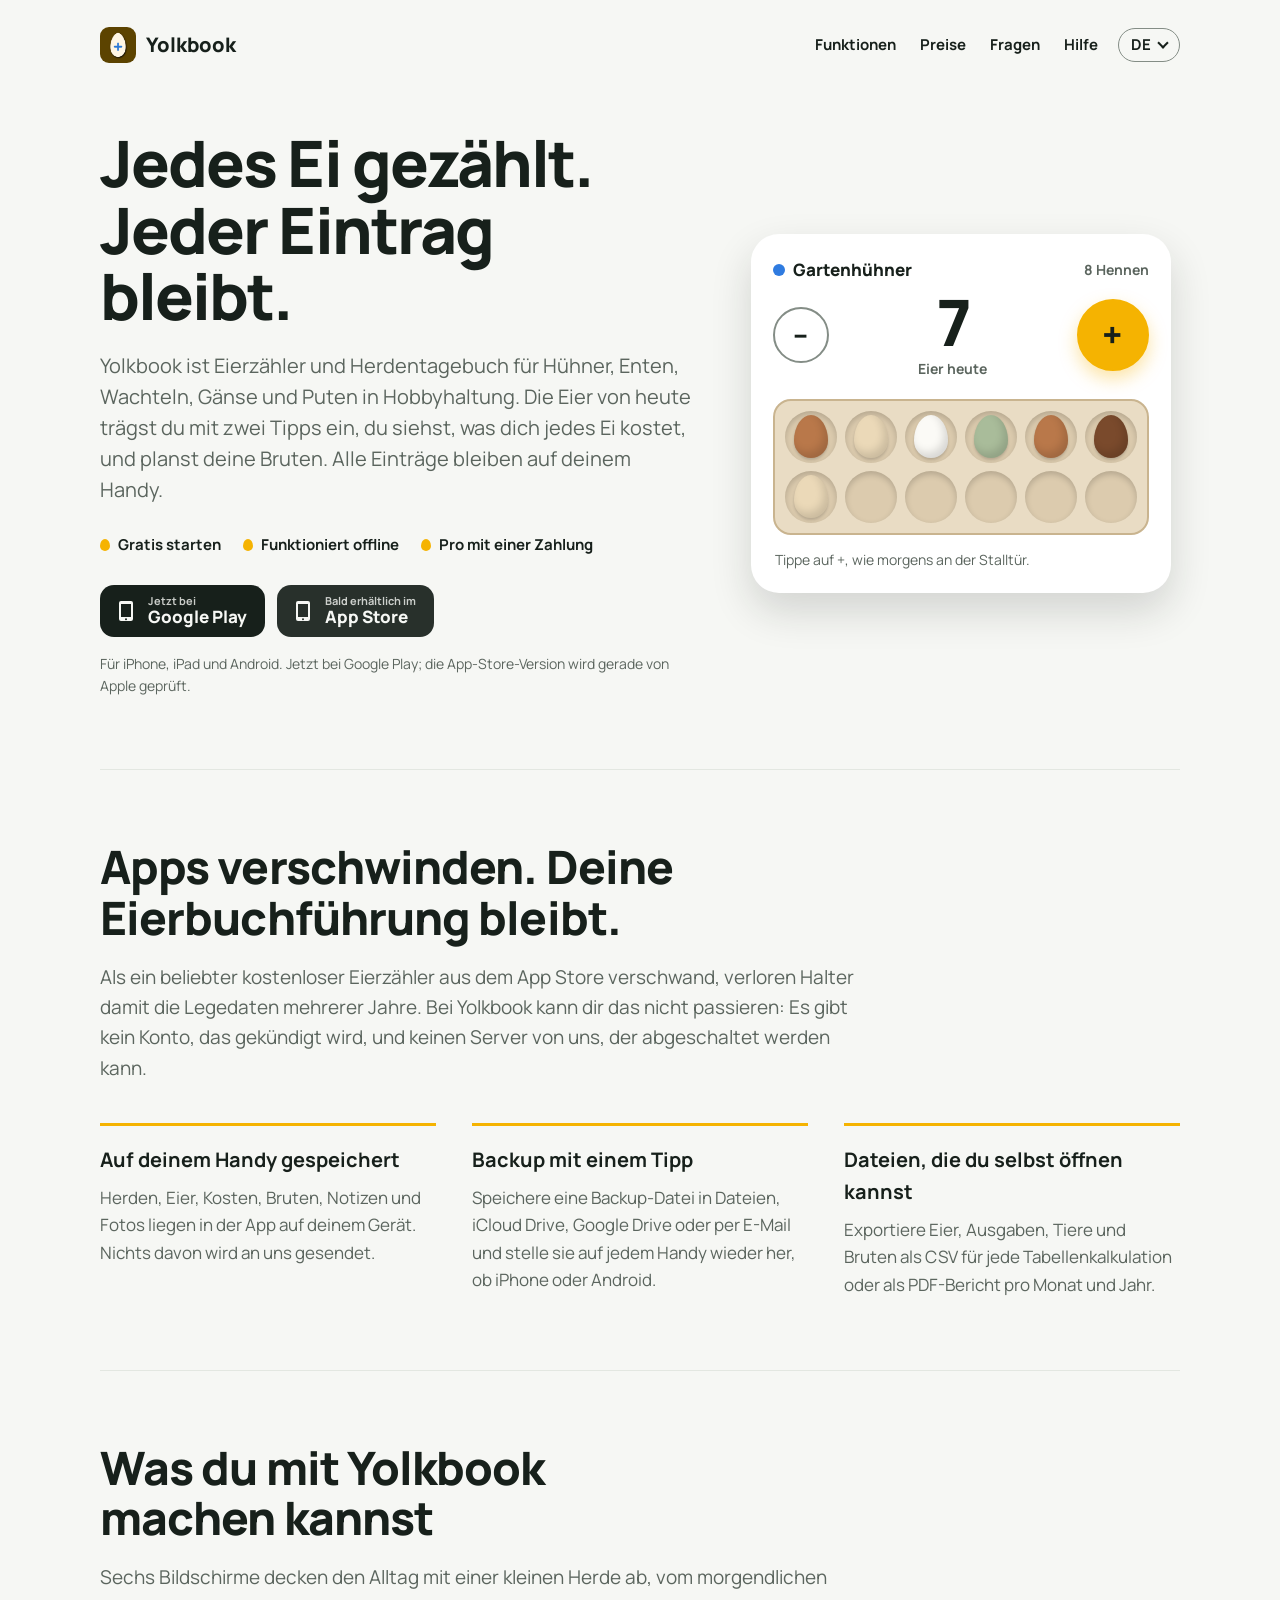
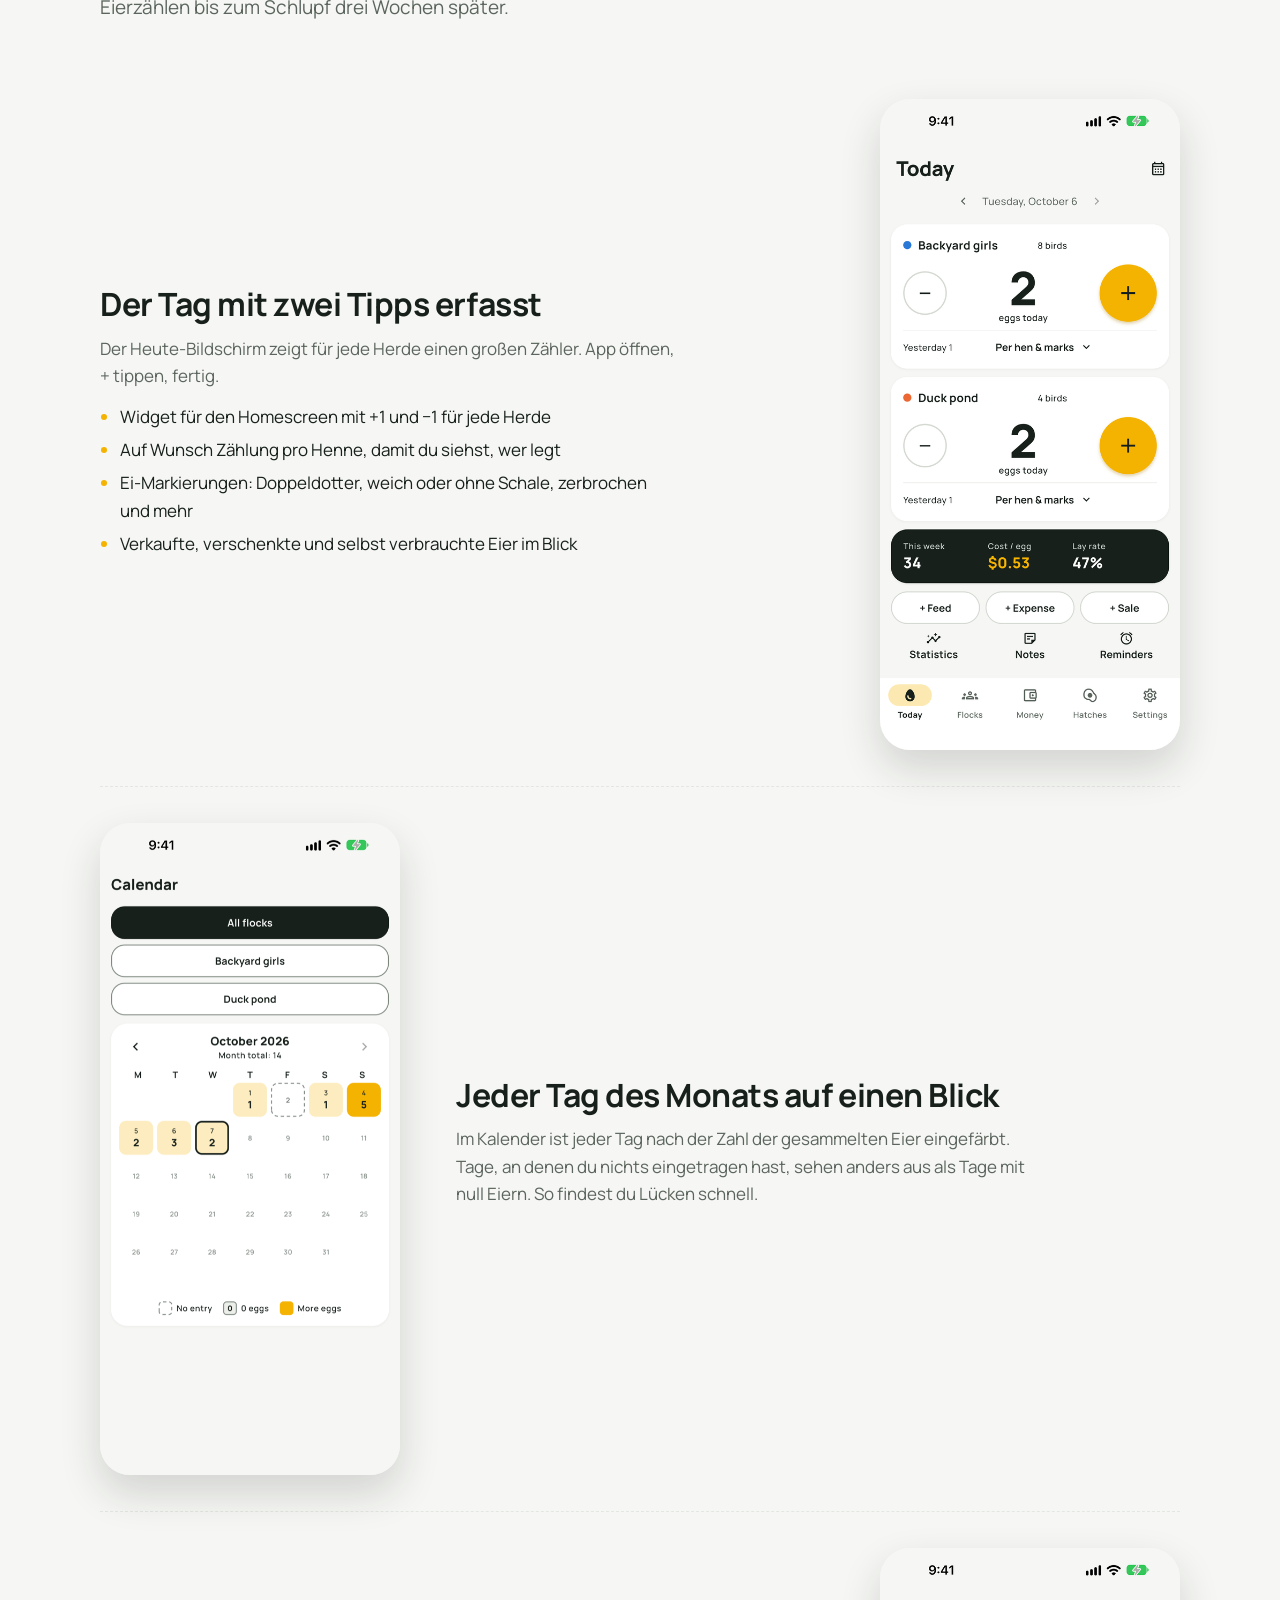
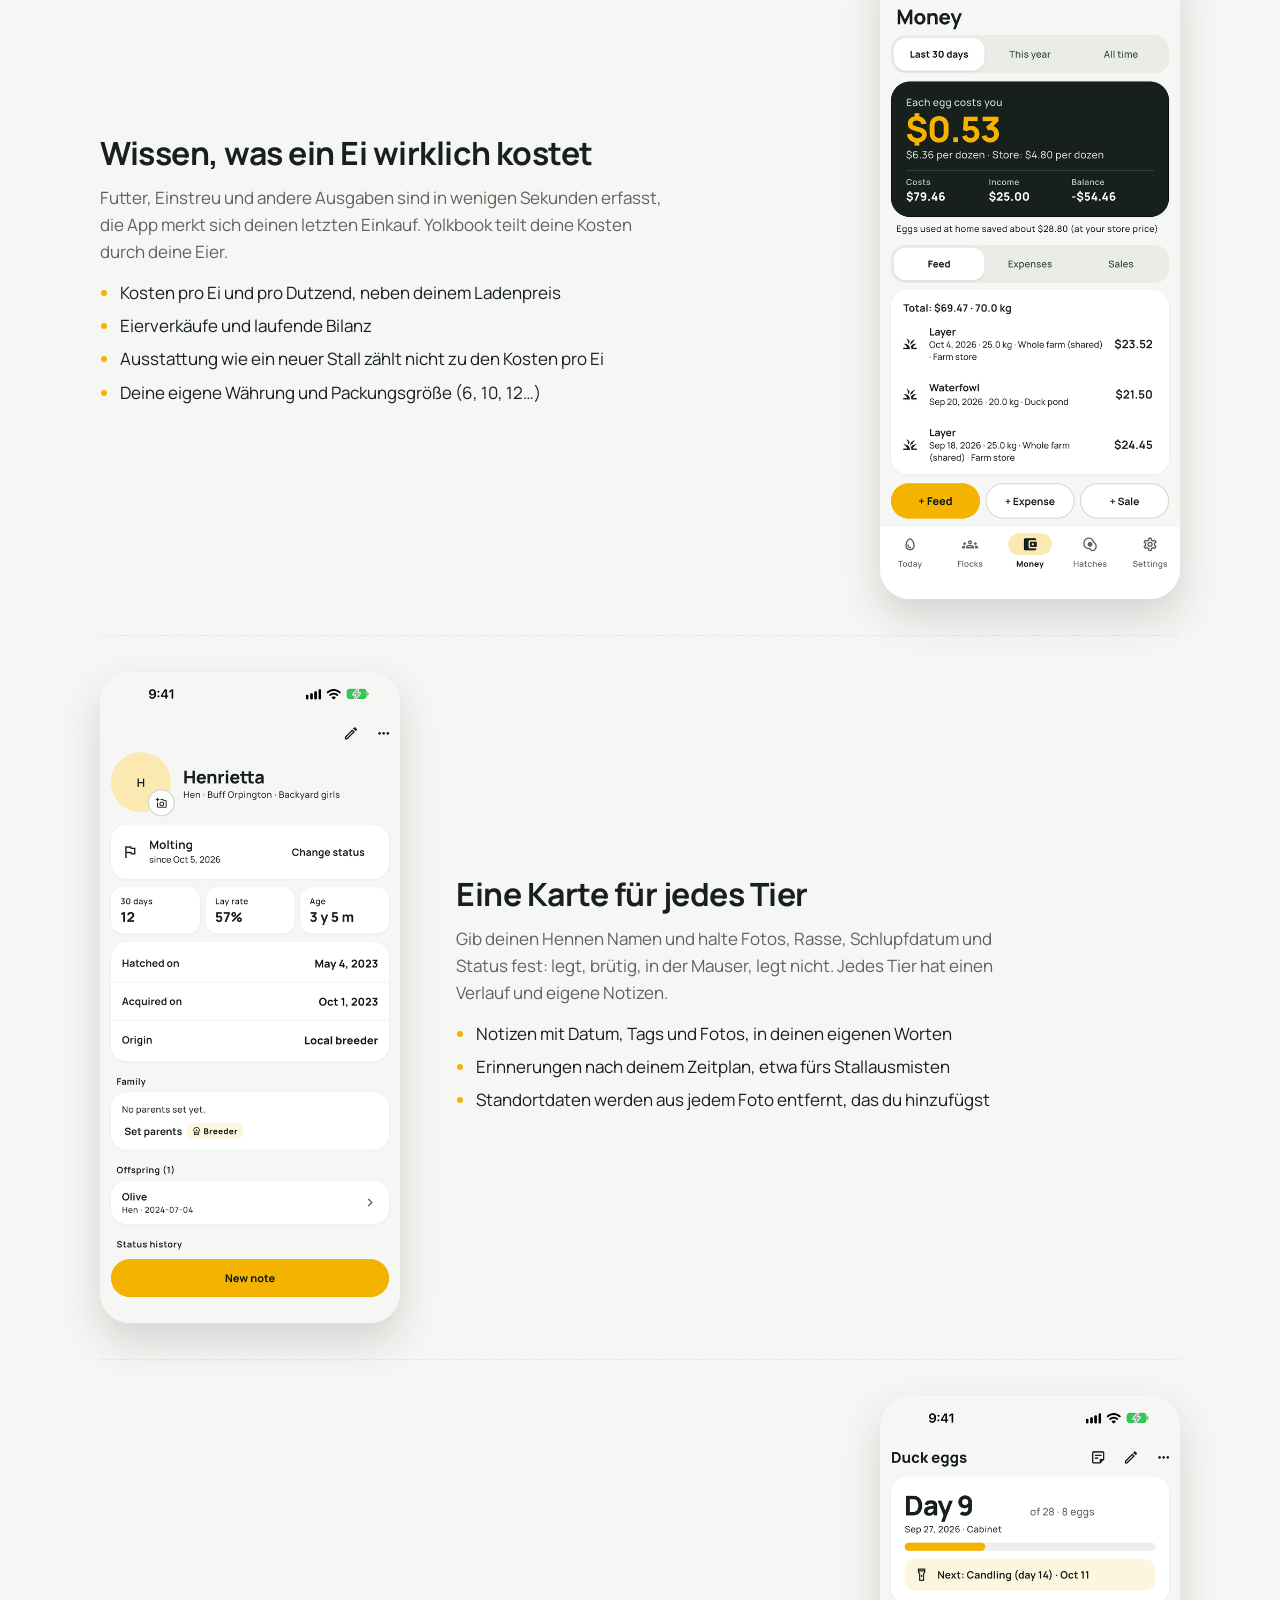
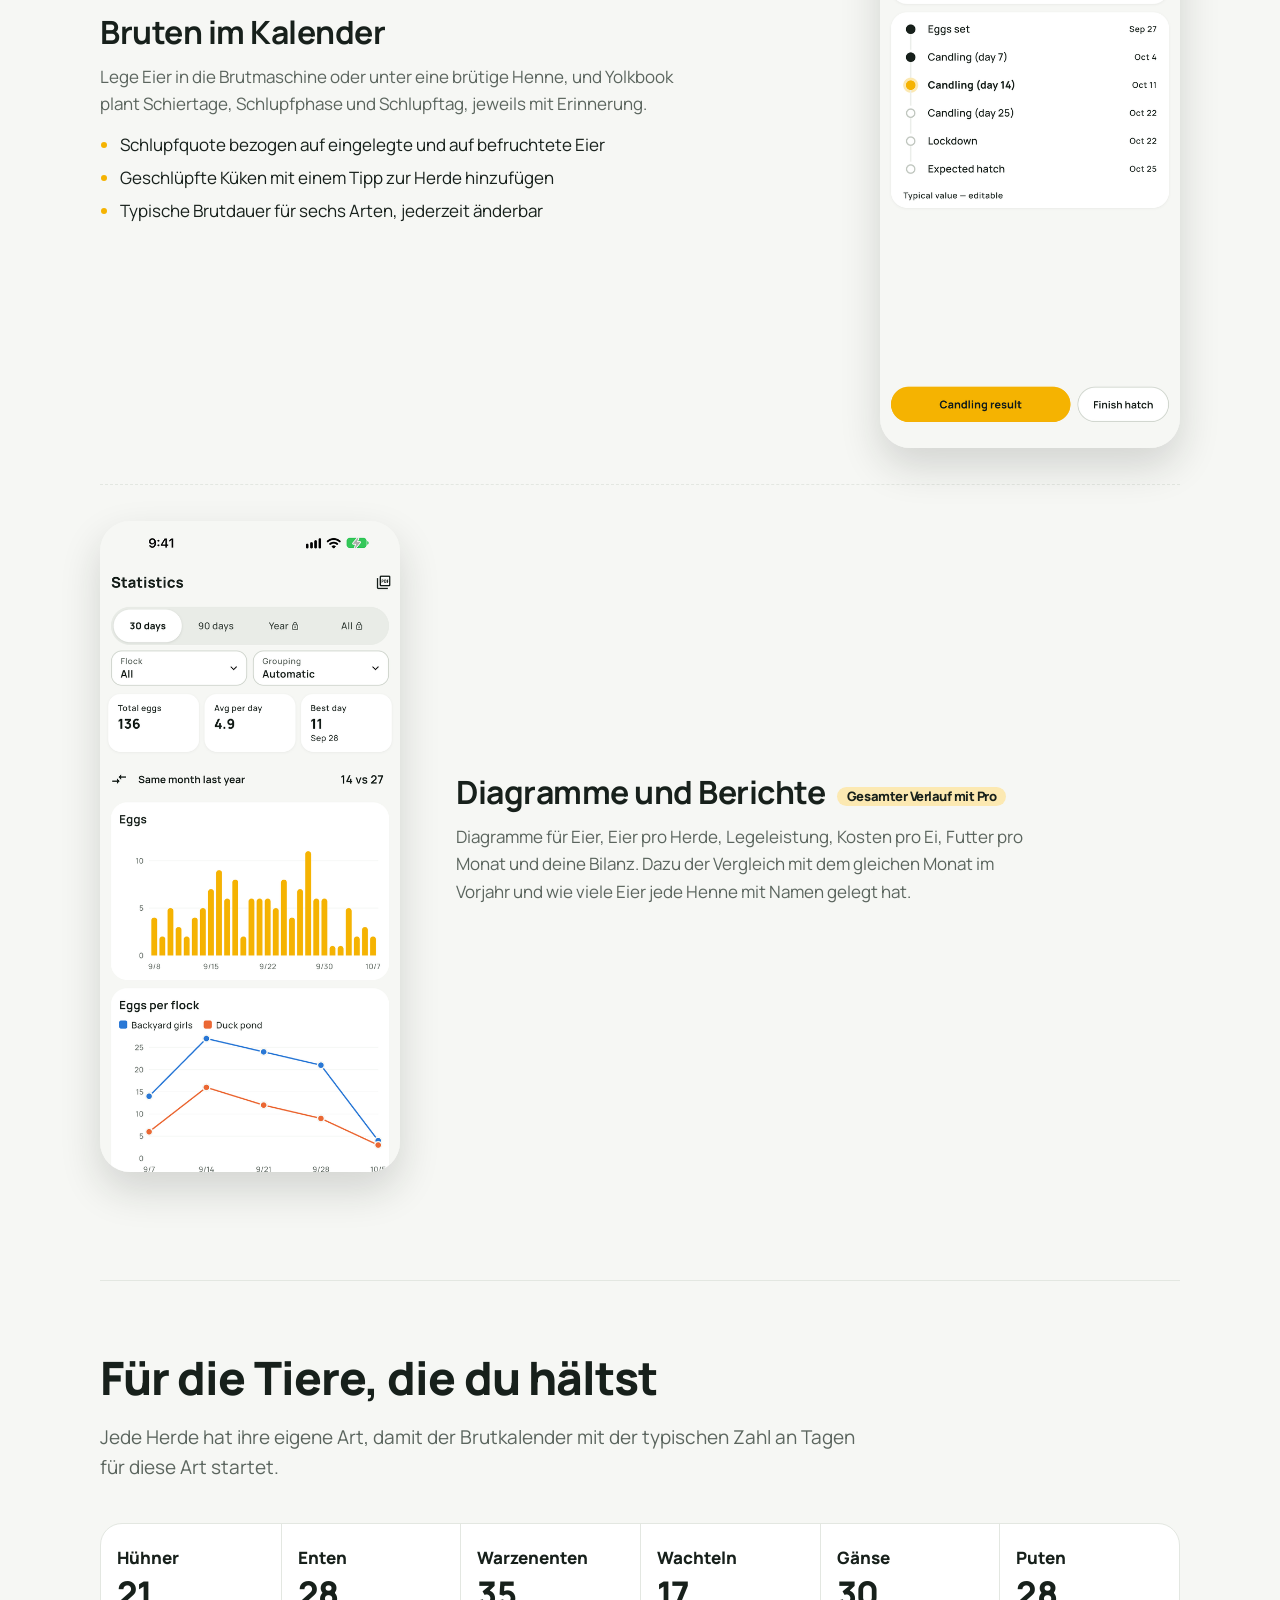
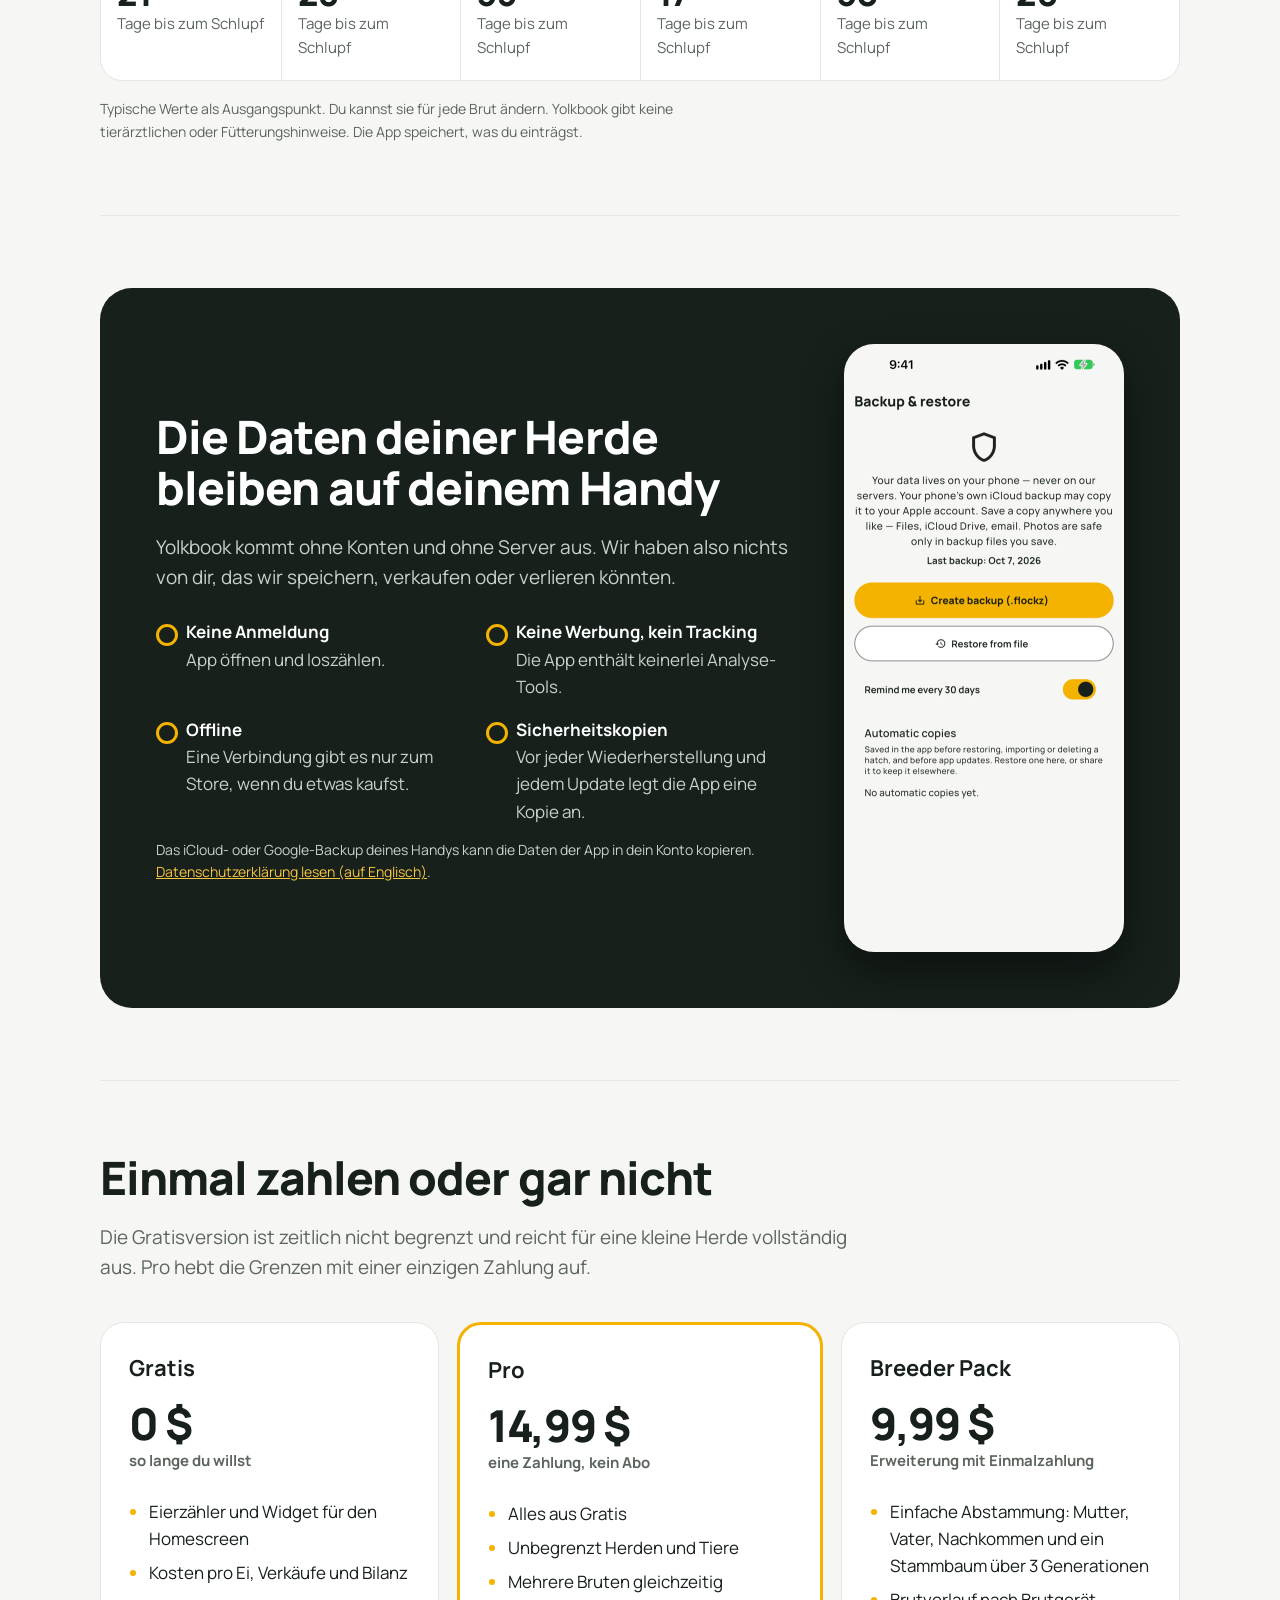
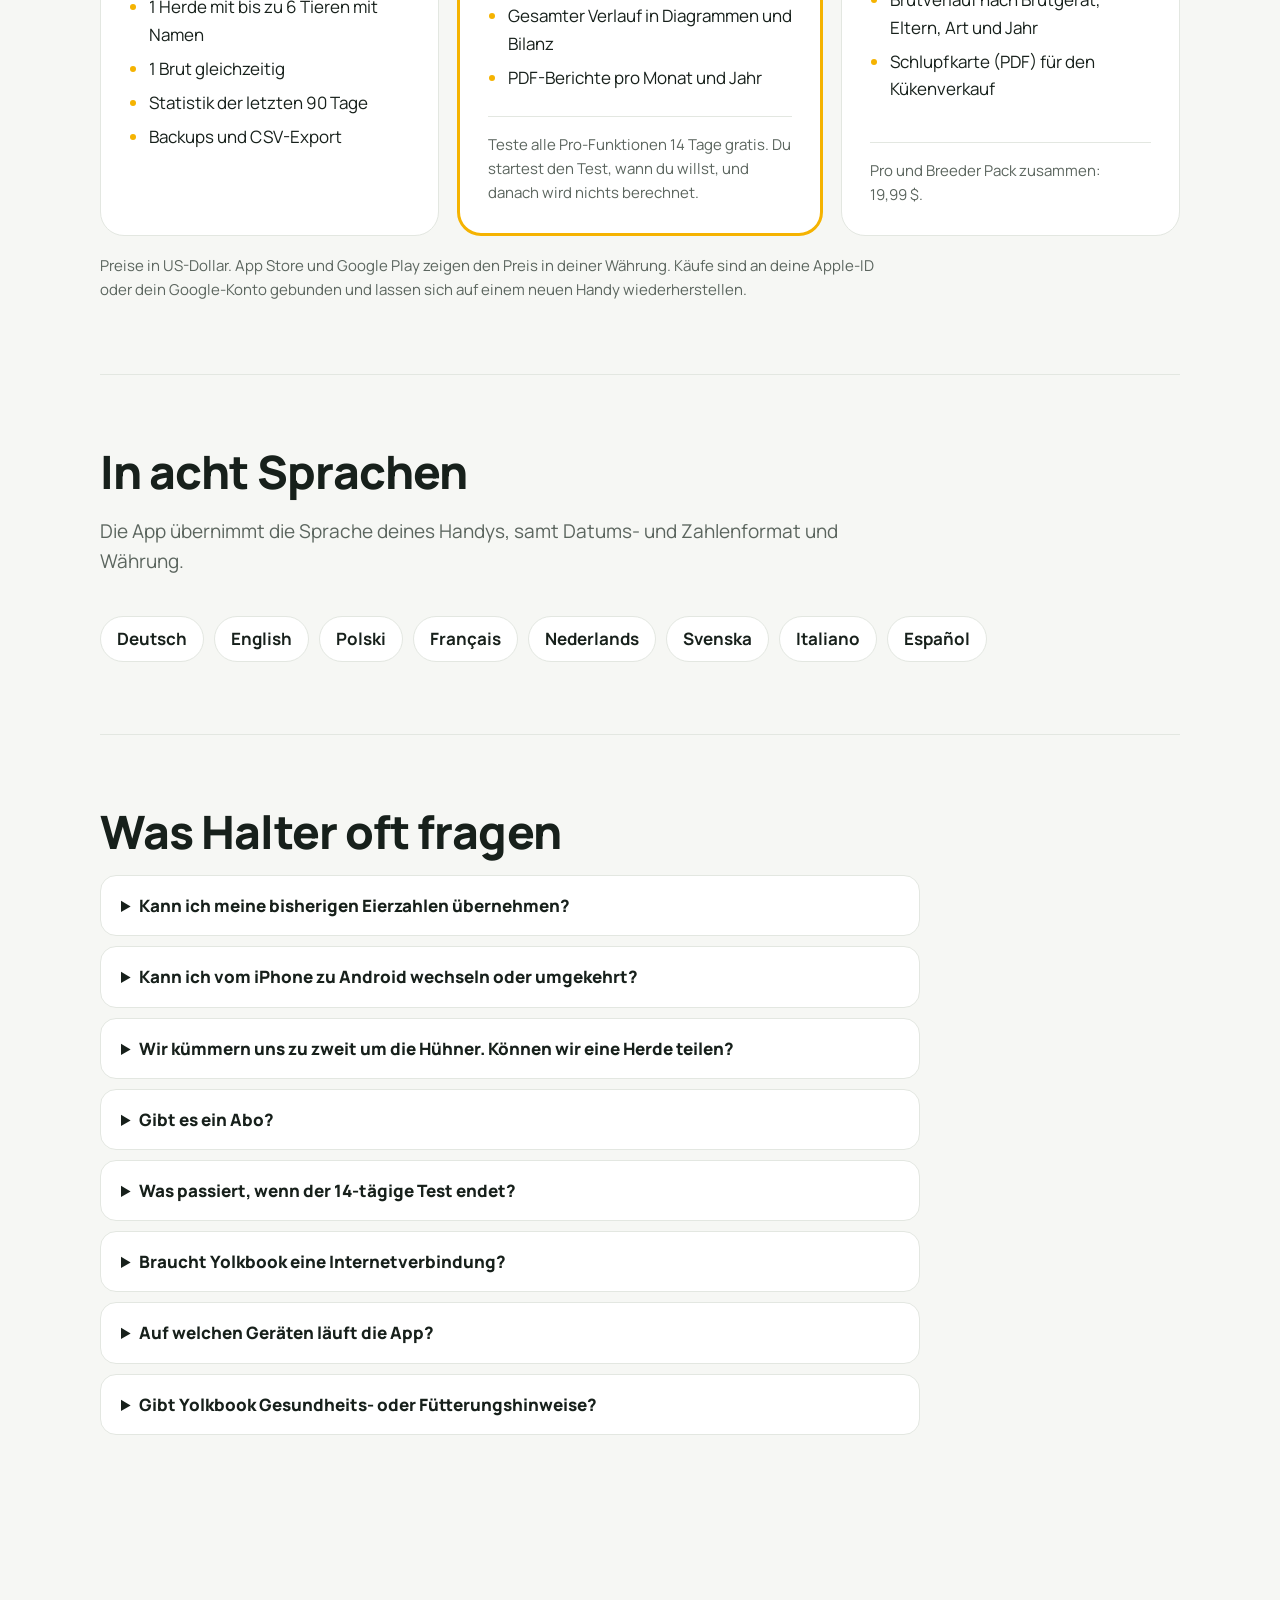
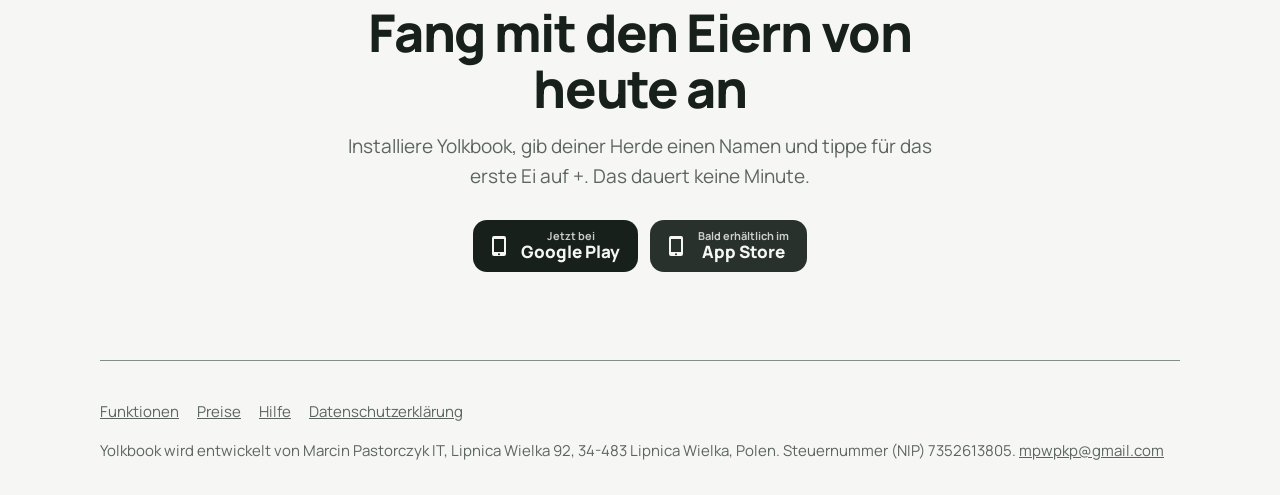
==== commit 3990f429: "Link do Google Play" ====
--- a/de/index.html
+++ b/de/index.html
@@ -169,8 +169,8 @@
         <p class="lead">Yolkbook ist Eierzähler und Herdentagebuch für Hühner, Enten, Wachteln, Gänse und Puten in Hobbyhaltung. Die Eier von heute trägst du mit zwei Tipps ein, du siehst, was dich jedes Ei kostet, und planst deine Bruten. Alle Einträge bleiben auf deinem Handy.</p>
         <ul class="facts"><li>Gratis starten</li><li>Funktioniert offline</li><li>Pro mit einer Zahlung</li></ul>
         <div class="stores">
-          <span class="store"><svg viewBox="0 0 24 24" aria-hidden="true"><path d="M7 2h10a2 2 0 0 1 2 2v16a2 2 0 0 1-2 2H7a2 2 0 0 1-2-2V4a2 2 0 0 1 2-2zm0 3v13h10V5H7zm5 14.2a1 1 0 1 0 0 2 1 1 0 0 0 0-2z"/></svg><span><small>Bald erhältlich im</small><strong>App Store</strong></span></span><span class="store"><svg viewBox="0 0 24 24" aria-hidden="true"><path d="M7 2h10a2 2 0 0 1 2 2v16a2 2 0 0 1-2 2H7a2 2 0 0 1-2-2V4a2 2 0 0 1 2-2zm0 3v13h10V5H7zm5 14.2a1 1 0 1 0 0 2 1 1 0 0 0 0-2z"/></svg><span><small>Bald erhältlich bei</small><strong>Google Play</strong></span></span>
-          <p class="note">Für iPhone, iPad und Android. Die App wird gerade von Apple und Google geprüft.</p>
+          <a class="store" href="https://play.google.com/store/apps/details?id=app.yolkbook&amp;hl=de"><svg viewBox="0 0 24 24" aria-hidden="true"><path d="M7 2h10a2 2 0 0 1 2 2v16a2 2 0 0 1-2 2H7a2 2 0 0 1-2-2V4a2 2 0 0 1 2-2zm0 3v13h10V5H7zm5 14.2a1 1 0 1 0 0 2 1 1 0 0 0 0-2z"/></svg><span><small>Jetzt bei</small><strong>Google Play</strong></span></a><span class="store"><svg viewBox="0 0 24 24" aria-hidden="true"><path d="M7 2h10a2 2 0 0 1 2 2v16a2 2 0 0 1-2 2H7a2 2 0 0 1-2-2V4a2 2 0 0 1 2-2zm0 3v13h10V5H7zm5 14.2a1 1 0 1 0 0 2 1 1 0 0 0 0-2z"/></svg><span><small>Bald erhältlich im</small><strong>App Store</strong></span></span>
+          <p class="note">Für iPhone, iPad und Android. Jetzt bei Google Play; die App-Store-Version wird gerade von Apple geprüft.</p>
         </div>
       </div>
 
@@ -294,7 +294,7 @@
     <section class="closing" aria-labelledby="closing-title">
       <h2 id="closing-title">Fang mit den Eiern von heute an</h2>
       <p>Installiere Yolkbook, gib deiner Herde einen Namen und tippe für das erste Ei auf +. Das dauert keine Minute.</p>
-      <div class="stores"><span class="store"><svg viewBox="0 0 24 24" aria-hidden="true"><path d="M7 2h10a2 2 0 0 1 2 2v16a2 2 0 0 1-2 2H7a2 2 0 0 1-2-2V4a2 2 0 0 1 2-2zm0 3v13h10V5H7zm5 14.2a1 1 0 1 0 0 2 1 1 0 0 0 0-2z"/></svg><span><small>Bald erhältlich im</small><strong>App Store</strong></span></span><span class="store"><svg viewBox="0 0 24 24" aria-hidden="true"><path d="M7 2h10a2 2 0 0 1 2 2v16a2 2 0 0 1-2 2H7a2 2 0 0 1-2-2V4a2 2 0 0 1 2-2zm0 3v13h10V5H7zm5 14.2a1 1 0 1 0 0 2 1 1 0 0 0 0-2z"/></svg><span><small>Bald erhältlich bei</small><strong>Google Play</strong></span></span></div>
+      <div class="stores"><a class="store" href="https://play.google.com/store/apps/details?id=app.yolkbook&amp;hl=de"><svg viewBox="0 0 24 24" aria-hidden="true"><path d="M7 2h10a2 2 0 0 1 2 2v16a2 2 0 0 1-2 2H7a2 2 0 0 1-2-2V4a2 2 0 0 1 2-2zm0 3v13h10V5H7zm5 14.2a1 1 0 1 0 0 2 1 1 0 0 0 0-2z"/></svg><span><small>Jetzt bei</small><strong>Google Play</strong></span></a><span class="store"><svg viewBox="0 0 24 24" aria-hidden="true"><path d="M7 2h10a2 2 0 0 1 2 2v16a2 2 0 0 1-2 2H7a2 2 0 0 1-2-2V4a2 2 0 0 1 2-2zm0 3v13h10V5H7zm5 14.2a1 1 0 1 0 0 2 1 1 0 0 0 0-2z"/></svg><span><small>Bald erhältlich im</small><strong>App Store</strong></span></span></div>
     </section>
   </main>
 
--- a/assets/style.css
+++ b/assets/style.css
@@ -214,3 +214,4 @@
 .langmenu li a:hover { background: var(--line); }
 .langmenu li a[aria-current="page"] { background: var(--yolk-soft); }
 .band .band-fine { color: var(--on-band-muted); }
+a.store:hover { box-shadow: 0 0 0 3px var(--yolk); }
